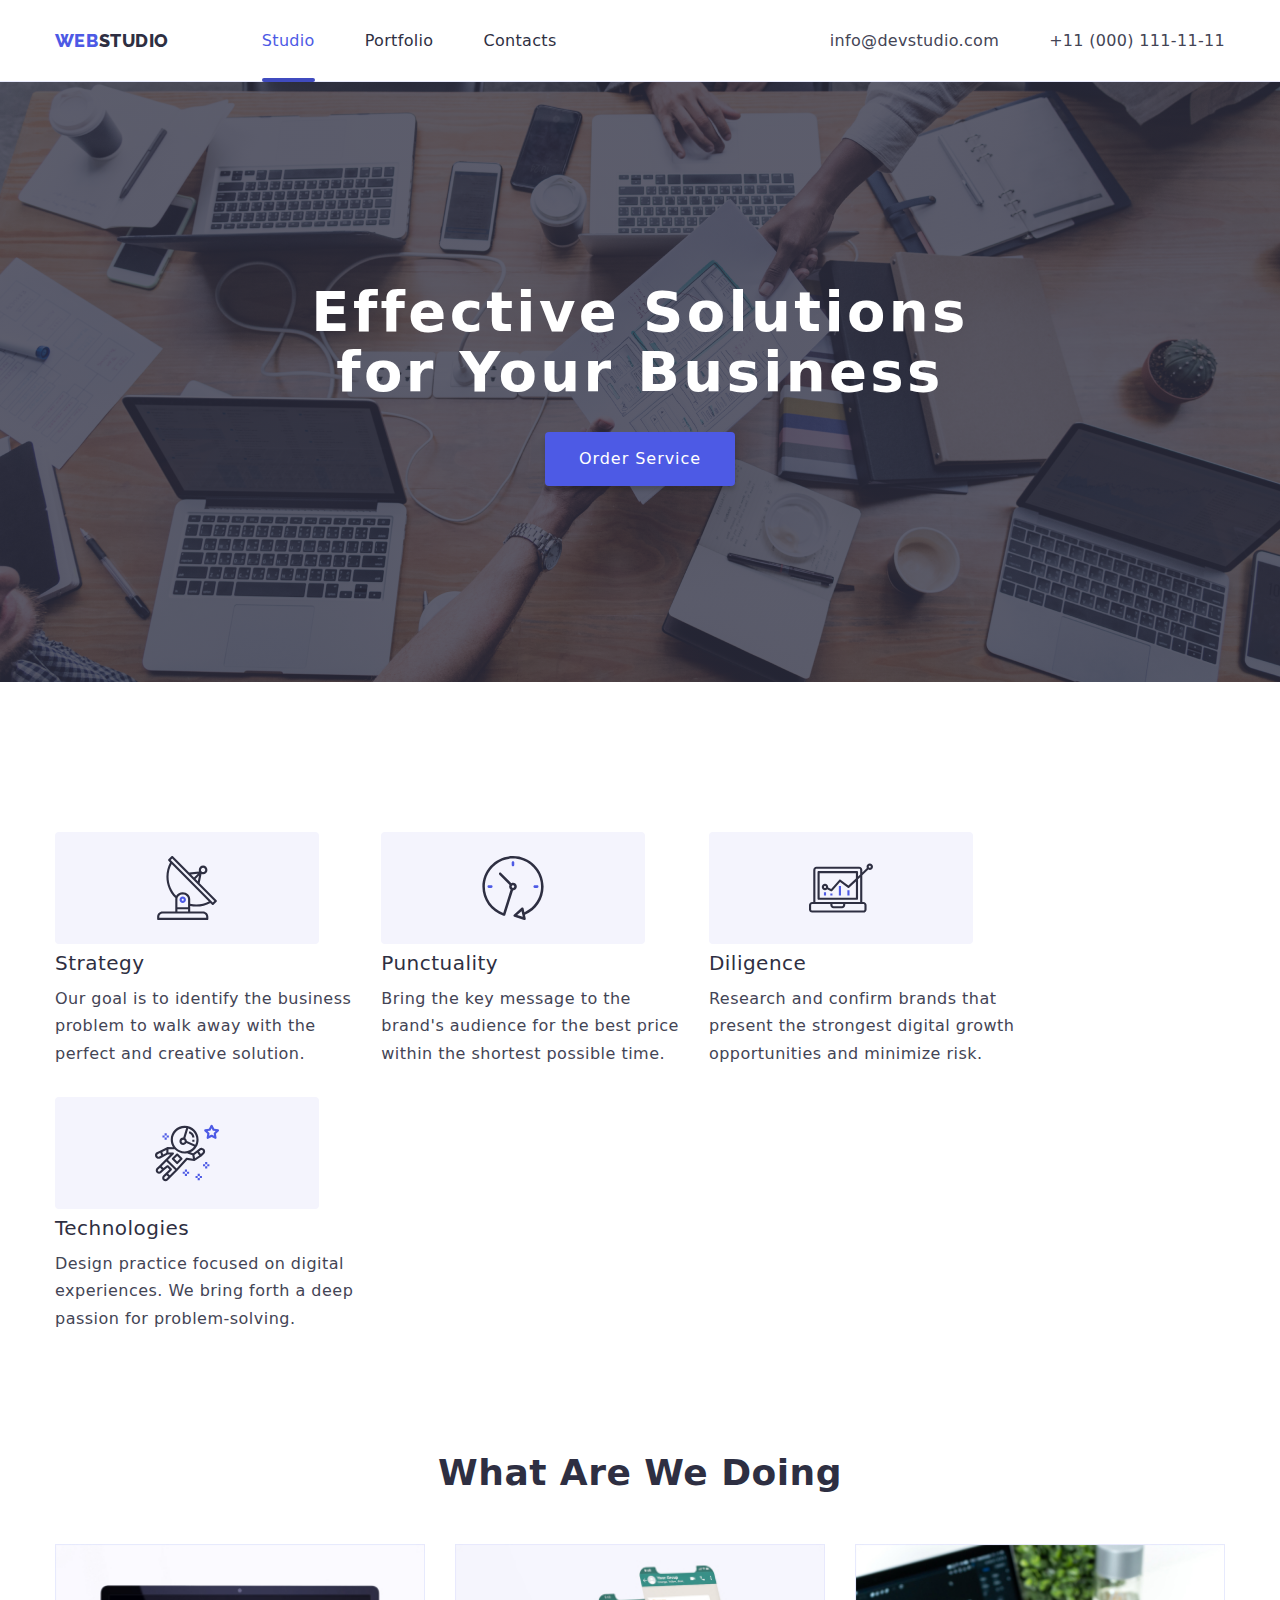
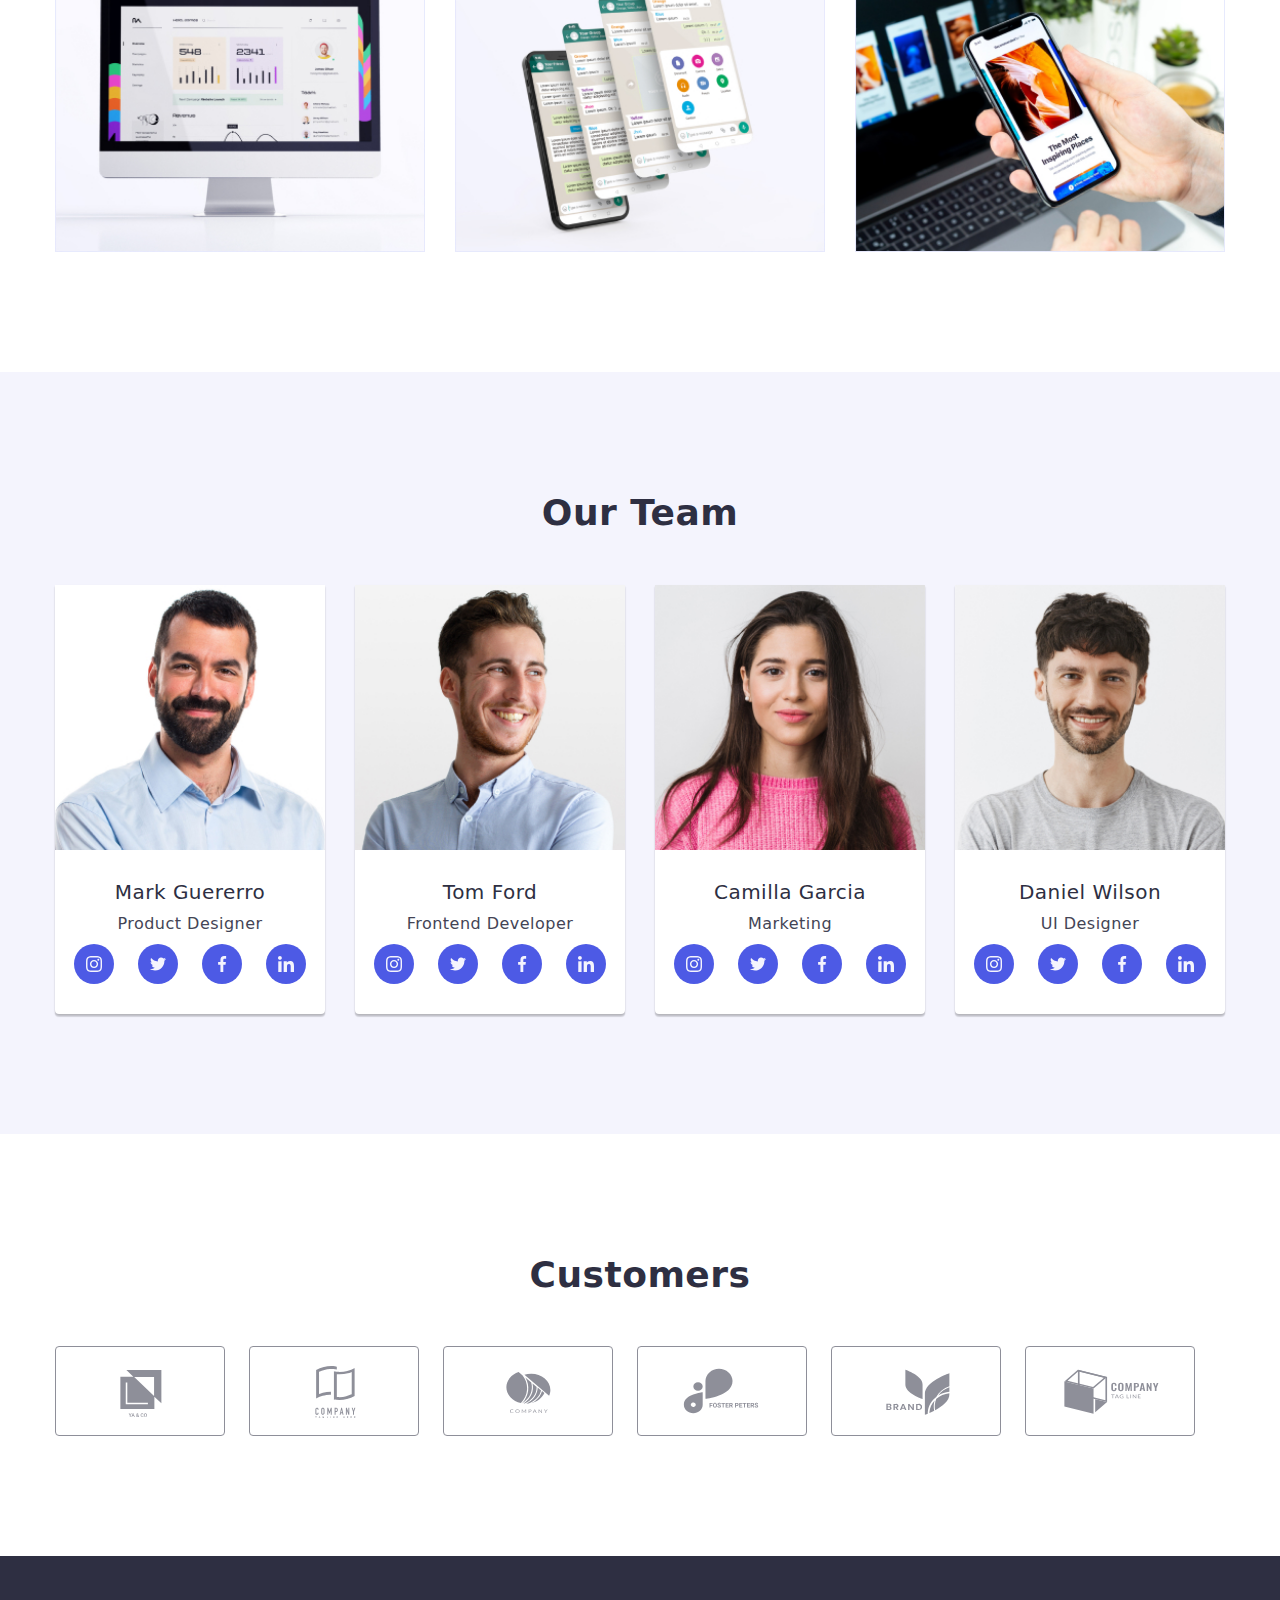
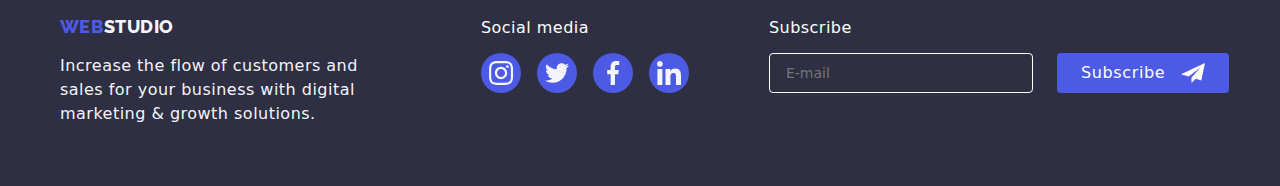
==== index.html @ 37f8f584 "Initial commit" ====
<!DOCTYPE html>
<html lang="en">
  <head>
    <meta charset="UTF-8" />
    <meta http-equiv="X-UA-Compatible" content="IE=edge" />
    <meta name="viewport" content="width=device-width, initial-scale=1.0" />
    <!-- Your styles next -->
    <link rel="stylesheet" href="./css/styles.css" />
    <link rel="preconnect" href="https://fonts.googleapis.com" />
    <link rel="preconnect" href="https://fonts.gstatic.com" crossorigin />
    <link
      href="https://fonts.googleapis.com/css2?family=Raleway:wght@800&family=Roboto:wght@400;500;700;900&display=swap"
      rel="stylesheet"
    />
    <!-- Normalizer to adapt to styles of different browsers -->
    <link
      rel="stylesheet"
      href="https://cdnjs.cloudflare.com/ajax/libs/modern-normalize/2.0.0/modern-normalize.min.css"
    />
    <title>Studio</title>
  </head>
  <body>
    <header class="page-header">
      <div class="container menu">
        <nav class="navigation">
          <a class="logo-link" href="./index.html">
            <span class="logo">WEB</span>
            <span class="studio">STUDIO</span>
          </a>
          <!-- Navigation to other pages -->
          <ul class="nav-menu list">
            <li class="item">
              <a class="page current link" href="./index.html">Studio</a>
            </li>
            <li class="item">
              <a class="page link" href="./portfolio.html">Portfolio</a>
            </li>
            <li class="item">
              <a class="page link" href="/contacts">Contacts</a>
            </li>
          </ul>
        </nav>
        <ul class="contacts-menu list">
          <li class="item">
            <a class="contact link" href="mailto:info@devstudio.com"
              >info@devstudio.com</a
            >
          </li>
          <li class="item">
            <a class="contact link" href="tel:+110001111111"
              >+11 (000) 111-11-11</a
            >
          </li>
        </ul>
      </div>
    </header>

    <!-- Main Section -->
    <main>
      <!-- Section 1-->
      <section class="hero bg-hero">
        <div class="container">
          <h1 class="hero-title">
            Effective Solutions<br />
            for Your Business
          </h1>
          <button class="button primary" type="button" data-modal-open>
            Order Service
          </button>
        </div>
      </section>
      <!-- Section 2-->
      <section class="section">
        <div class="container">
          <ul class="benefits list">
            <li class="item">
              <div class="icon">
                <svg class="benefits-icon-svg" width="64" height="64">
                  <use href="./images/icons.svg#antenna"></use>
                </svg>
              </div>
              <h3 class="title">Strategy</h3>
              <p class="description">
                Our goal is to identify the business<br />
                problem to walk away with the <br />perfect and creative
                solution.
              </p>
            </li>
            <li class="item">
              <div class="icon">
                <svg class="benefits-icon-svg" width="64" height="64">
                  <use href="./images/icons.svg#clock"></use>
                </svg>
              </div>
              <h3 class="title">Punctuality</h3>
              <p class="description">
                Bring the key message to the<br />
                brand's audience for the best price<br />
                within the shortest possible time.
              </p>
            </li>
            <li class="item">
              <div class="icon">
                <svg class="benefits-icon-svg" width="64" height="64">
                  <use href="./images/icons.svg#diagram"></use>
                </svg>
              </div>
              <h3 class="title">Diligence</h3>
              <p class="description">
                Research and confirm brands that<br />
                present the strongest digital growth<br />
                opportunities and minimize risk.
              </p>
            </li>
            <li class="item">
              <div class="icon">
                <svg class="benefits-icon-svg" width="64" height="64">
                  <use href="./images/icons.svg#astronaut"></use>
                </svg>
              </div>
              <h3 class="title">Technologies</h3>
              <p class="description">
                Design practice focused on digital<br />
                experiences. We bring forth a deep<br />
                passion for problem-solving.
              </p>
            </li>
          </ul>
        </div>
      </section>
      <!-- Section 3 -->
      <section class="section no-top-padding">
        <div class="container">
          <h2 class="section-title">What Are We Doing</h2>
          <ul class="what-we-do list">
            <li class="item">
              <img
                src="./images/desktop.jpg"
                alt="computer"
                width="370"
                height="294"
                class="image"
              />
            </li>
            <li class="item">
              <img
                src="./images/responsive.jpg"
                alt="responsive design"
                width="370"
                height="294"
                class="image"
              />
            </li>
            <li class="item">
              <img
                src="./images/cellphone.jpg"
                alt="cellphone"
                width="370"
                height="294"
                class="image"
              />
            </li>
          </ul>
        </div>
      </section>
      <!-- Section 4-->
      <section class="section bg-team">
        <div class="container">
          <h2 class="section-title">Our Team</h2>
          <ul class="team list">
            <li class="item">
              <img
                src="./images/mark.jpg"
                alt="mark"
                width="270"
                height="260"
                class="image"
              />
              <h3 class="name">Mark Guererro</h3>
              <p class="position">Product Designer</p>

              <ul class="social-team list">
                <li class="icon-item">
                  <a
                    class="link"
                    href="https://instagram.com"
                    target="_blank"
                    rel="noopener noreferrer"
                    aria-label="Link to Instagram"
                  >
                    <svg class="team-social-svg" width="16" height="16">
                      <use href="./images/icons.svg#instagram"></use>
                    </svg>
                  </a>
                </li>
                <li class="icon-item">
                  <a
                    class="link"
                    href="https://twitter.com"
                    target="_blank"
                    rel="noopener noreferrer"
                    aria-label="Link to Twitter"
                  >
                    <svg class="team-social-svg" width="16" height="16">
                      <use href="./images/icons.svg#twitter"></use>
                    </svg>
                  </a>
                </li>
                <li class="icon-item">
                  <a
                    class="link"
                    href="https://facebook.com"
                    target="_blank"
                    rel="noopener noreferrer"
                    aria-label="Link to Facebook"
                  >
                    <svg class="team-social-svg" width="16" height="16">
                      <use href="./images/icons.svg#facebook"></use>
                    </svg>
                  </a>
                </li>
                <li class="icon-item">
                  <a
                    class="link"
                    href="https://linkedin.com"
                    target="_blank"
                    rel="noopener noreferrer"
                    aria-label="Link to Linkedin"
                  >
                    <svg class="team-social-svg" width="16" height="16">
                      <use href="./images/icons.svg#linkedin"></use>
                    </svg>
                  </a>
                </li>
              </ul>
            </li>
            <li class="item">
              <img
                src="./images/tom.jpg"
                alt="tom"
                width="270"
                height="260"
                class="image"
              />
              <h3 class="name">Tom Ford</h3>
              <p class="position">Frontend Developer</p>

              <ul class="social-team list">
                <li class="icon-item">
                  <a
                    class="link"
                    href="https://instagram.com"
                    target="_blank"
                    rel="noopener noreferrer"
                    aria-label="Link to Instagram"
                  >
                    <svg class="team-social-svg" width="16" height="16">
                      <use href="./images/icons.svg#instagram"></use>
                    </svg>
                  </a>
                </li>
                <li class="icon-item">
                  <a
                    class="link"
                    href="https://twitter.com"
                    target="_blank"
                    rel="noopener noreferrer"
                    aria-label="Link to Twitter"
                  >
                    <svg class="team-social-svg" width="16" height="16">
                      <use href="./images/icons.svg#twitter"></use>
                    </svg>
                  </a>
                </li>
                <li class="icon-item">
                  <a
                    class="link"
                    href="https://facebook.com"
                    target="_blank"
                    rel="noopener noreferrer"
                    aria-label="Link to Facebook"
                  >
                    <svg class="team-social-svg" width="16" height="16">
                      <use href="./images/icons.svg#facebook"></use>
                    </svg>
                  </a>
                </li>
                <li class="icon-item">
                  <a
                    class="link"
                    href="https://linkedin.com"
                    target="_blank"
                    rel="noopener noreferrer"
                    aria-label="Link to Linkedin"
                  >
                    <svg class="team-social-svg" width="16" height="16">
                      <use href="./images/icons.svg#linkedin"></use>
                    </svg>
                  </a>
                </li>
              </ul>
            </li>
            <li class="item">
              <img
                src="./images/camilla.jpg"
                alt="camilla"
                width="270"
                height="260"
                class="image"
              />
              <h3 class="name">Camilla Garcia</h3>
              <p class="position">Marketing</p>

              <ul class="social-team list">
                <li class="icon-item">
                  <a
                    class="link"
                    href="https://instagram.com"
                    target="_blank"
                    rel="noopener noreferrer"
                    aria-label="Link to Instagram"
                  >
                    <svg class="team-social-svg" width="16" height="16">
                      <use href="./images/icons.svg#instagram"></use>
                    </svg>
                  </a>
                </li>
                <li class="icon-item">
                  <a
                    class="link"
                    href="https://twitter.com"
                    target="_blank"
                    rel="noopener noreferrer"
                    aria-label="Link to Twitter"
                  >
                    <svg class="team-social-svg" width="16" height="16">
                      <use href="./images/icons.svg#twitter"></use>
                    </svg>
                  </a>
                </li>
                <li class="icon-item">
                  <a
                    class="link"
                    href="https://facebook.com"
                    target="_blank"
                    rel="noopener noreferrer"
                    aria-label="Link to Facebook"
                  >
                    <svg class="team-social-svg" width="16" height="16">
                      <use href="./images/icons.svg#facebook"></use>
                    </svg>
                  </a>
                </li>
                <li class="icon-item">
                  <a
                    class="link"
                    href="https://linkedin.com"
                    target="_blank"
                    rel="noopener noreferrer"
                    aria-label="Link to Linkedin"
                  >
                    <svg class="team-social-svg" width="16" height="16">
                      <use href="./images/icons.svg#linkedin"></use>
                    </svg>
                  </a>
                </li>
              </ul>
            </li>
            <li class="item">
              <img
                src="./images/daniel.jpg"
                alt="daniel"
                width="270"
                height="260"
                class="image"
              />
              <h3 class="name">Daniel Wilson</h3>
              <p class="position">UI Designer</p>

              <ul class="social-team list">
                <li class="icon-item">
                  <a
                    class="link"
                    href="https://instagram.com"
                    target="_blank"
                    rel="noopener noreferrer"
                    aria-label="Link to Instagram"
                  >
                    <svg class="team-social-svg" width="16" height="16">
                      <use href="./images/icons.svg#instagram"></use>
                    </svg>
                  </a>
                </li>
                <li class="icon-item">
                  <a
                    class="link"
                    href="https://twitter.com"
                    target="_blank"
                    rel="noopener noreferrer"
                    aria-label="Link to Twitter"
                  >
                    <svg class="team-social-svg" width="16" height="16">
                      <use href="./images/icons.svg#twitter"></use>
                    </svg>
                  </a>
                </li>
                <li class="icon-item">
                  <a
                    class="link"
                    href="https://facebook.com"
                    target="_blank"
                    rel="noopener noreferrer"
                    aria-label="Link to Facebook"
                  >
                    <svg class="team-social-svg" width="16" height="16">
                      <use href="./images/icons.svg#facebook"></use>
                    </svg>
                  </a>
                </li>
                <li class="icon-item">
                  <a
                    class="link"
                    href="https://linkedin.com"
                    target="_blank"
                    rel="noopener noreferrer"
                    aria-label="Link to Linkedin"
                  >
                    <svg class="team-social-svg" width="16" height="16">
                      <use href="./images/icons.svg#linkedin"></use>
                    </svg>
                  </a>
                </li>
              </ul>
            </li>
          </ul>
        </div>
      </section>
      <section class="section">
        <div class="container">
          <h2 class="section-title">Customers</h2>
          <ul class="partners list">
            <li class="item">
              <a class="link" href="" aria-label="Client 1">
                <svg class="customers-svg" width="104px" height="56px">
                  <use href="./images/icons.svg#customer-1"></use>
                </svg>
              </a>
            </li>

            <li class="item">
              <a class="link" href="" aria-label="Client 2">
                <svg class="customers-svg" width="104px" height="56px">
                  <use href="./images/icons.svg#customer-2"></use>
                </svg>
              </a>
            </li>

            <li class="item">
              <a class="link" href="" aria-label="Client 3">
                <svg class="customers-svg" width="104px" height="56px">
                  <use href="./images/icons.svg#customer-3"></use>
                </svg>
              </a>
            </li>

            <li class="item">
              <a class="link" href="" aria-label="Client 4">
                <svg class="customers-svg" width="104px" height="56px">
                  <use href="./images/icons.svg#customer-4"></use>
                </svg>
              </a>
            </li>

            <li class="item">
              <a class="link" href="" aria-label="Client 5">
                <svg class="customers-svg" width="104px" height="56px">
                  <use href="./images/icons.svg#customer-5"></use>
                </svg>
              </a>
            </li>
            <li class="item">
              <a class="link" href="" aria-label="Client 6">
                <svg class="customers-svg" width="104px" height="56px">
                  <use href="./images/icons.svg#customer-6"></use>
                </svg>
              </a>
            </li>
          </ul>
        </div>
      </section>
    </main>

    <!-- Page footer -->
    <footer class="page-footer bg-footer">
      <!-- ⚠️ Social media links, not nav -->
      <div class="container">
        <!-- Main Footer -->
        <div class="footer">
          <!-- footer 1 -->
          <div class="footer-address">
            <a class="logo-link" href="./index.html">
              <span class="logo">WEB</span>
              <span class="studio-footer">STUDIO</span>
            </a>
            <p class="footer-description">
              Increase the flow of customers and<br />
              sales for your business with digital<br />
              marketing & growth solutions.
            </p>
          </div>
          <!-- footer 2 -->
          <div class="footer-block">
            <b class="footer-heading">Social media</b>
            <ul class="social-footer list">
              <li class="icon-item">
                <a
                  href="https://www.instagram.com"
                  target="_blank"
                  class="link"
                  aria-label="Link to Instagram"
                >
                  <svg class="footer-icon-svg" width="40px" height="40px">
                    <use href="./images/icons.svg#instagram"></use>
                  </svg>
                </a>
              </li>
              <li class="icon-item">
                <a
                  href="https://www.twitter.com"
                  target="_blank"
                  class="link"
                  aria-label="Link to Twitter"
                >
                  <svg class="footer-icon-svg" width="40px" height="40px">
                    <use href="./images/icons.svg#twitter"></use>
                  </svg>
                </a>
              </li>
              <li class="icon-item">
                <a
                  href="https://www.facebook.com"
                  target="_blank"
                  class="link"
                  aria-label="Link to Facebook"
                >
                  <svg class="footer-icon-svg" width="40px" height="40px">
                    <use href="./images/icons.svg#facebook"></use>
                  </svg>
                </a>
              </li>
              <li class="icon-item">
                <a
                  href="https://www.linkedin.com"
                  target="_blank"
                  class="link"
                  aria-label="Link to Linkedin"
                >
                  <svg class="footer-icon-svg" width="40px" height="40px">
                    <use href="./images/icons.svg#linkedin"></use>
                  </svg>
                </a>
              </li>
            </ul>
          </div>
          <div class="footer-follow">
            <form action="">
              <label class="footer-form-label"
                >Subscribe
                <input
                  type="email"
                  name="email"
                  placeholder="E-mail"
                  class="footer-form-input"
                />
              </label>
              <button type="submit" class="footer-form-button">
                Subscribe
                <svg class="footer-form-subscribe">
                  <use href="./images/icons.svg#submit"></use>
                </svg>
              </button>
            </form>
          </div>
        </div>
      </div>
    </footer>
    <div class="backdrop is-hidden" data-modal>
      <div class="modal">
        <button type="button" class="modal-close" data-modal-close>
          <svg class="modal-close-icon" width="8" height="8">
            <use href="./images/icons.svg#close"></use>
          </svg>
        </button>

        <p class="form-header">Leave your contacts and we will call you back</p>

        <form
          name="signup-form"
          autocomplete="on"
          class="form-container list"
          method=""
        >
          <label class="form-label">
            <span class="form-label-text">Name </span>
            <input type="text" class="form-input" name="full_name" required />
            <!-- <span class="form-input-iconbox"> -->
            <svg class="form-input-icon">
              <use href="./images/icons.svg#person"></use>
            </svg>
            <!-- </span> -->
          </label>

          <label class="form-label">
            <span class="form-label-text">Phone</span>
            <input type="tel" class="form-input" name="phone_number" required />
            <svg class="form-input-icon">
              <use href="./images/icons.svg#phone"></use>
            </svg>
          </label>

          <label class="form-label">
            <span class="form-label-text">Email</span>
            <input type="email" class="form-input" name="email_add" required />
            <svg class="form-input-icon">
              <use href="./images/icons.svg#email"></use>
            </svg>
          </label>

          <label class="form-label-text-area">
            <span class="form-label-text">Comment</span>
            <textarea
              name="comment"
              class="form-text-area"
              placeholder="Text input"
              required
            ></textarea>
          </label>

          <label class="form-check-box">
            <input
              type="checkbox"
              value="agree"
              name="agreement"
              class="checkbox"
              required
            />
            <span class="checkbox-icon">
              <svg class="check-mark">
                <use href="./images/icons.svg#check-mark"></use>
              </svg>
            </span>
            <span class="form-checkbox-text">
              I accept the terms and conditions of the &nbsp;<a
                href="#"
                class="form-checkbox-link"
                >Privacy Policy</a
              >
            </span>
          </label>

          <div class="form-button-container">
            <button type="submit" class="form-button">Send</button>
          </div>
        </form>
      </div>
    </div>
    <script src="./js/modal.js"></script>
  </body>
</html>
---- css/styles.css ----
:root {
  --iris: #4d5ae5;
  --white: #fff;
  --navyblue: #2e2f42;
  --ocean: #404bbf;
  --cornflower: #e7e9fc;
  --cloud: #f4f4fd;
  --slate: #434455;
  --green: #31d0aa;
  --dairy: #fcfcfc;
  --navyblue-modal: #2e2f4266;
}

/* checked */
body {
  /* background-color: var(--cloud); */
  color: var(--slate);
  font-family: "Roboto", sans-serif;
  font-size: 16px;
  letter-spacing: 0.03em;
  background-color: var(--white);
}
/* CSS RESET */
/* CHECKED */
p,
h1,
h2,
h3,
h4,
h5,
h6 {
  margin: 0;
}
/* CHECKED */
/* Strict calculation of width and height */
html {
  box-sizing: border-box;
}

/* applied for all elements */
/* Inherits this property from its parent element */
/* Checked */
*,
*::before,
*::after {
  box-sizing: inherit;
}
/* CHECKED */
img {
  display: block;
  max-width: 100%;
  height: auto;
}

/* checked */
.link {
  text-decoration: none;
  color: inherit;
}

/* CHECKED */
.list {
  list-style-type: none;
  margin: 0;
  padding: 0;
}

/* CHECKED */
.container {
  width: 1200px;
  /* top-bottom and left-right*/
  padding: 0 15px;
  margin: 0 auto;
}

/* CHECKED */
.menu,
.navigation,
.nav-menu,
.contacts-menu {
  display: flex;
  align-items: center;
}

/* CHECKED */
.contacts-menu {
  margin-left: auto;
}

/* targets the item w/in the nav-menu and contacts-menu */
/* except the last item */
.nav-menu .item:not(:last-child),
.contacts-menu .item:not(:last-child) {
  margin-right: 50px;
}
/* CHECKED */
.page-header {
  border-bottom: 1px solid var(--cornflower, #e7e9fc);
}

.filters {
  display: flex;
  justify-content: center;
  margin-bottom: 50px;
}

/* adjacent combinator: applies style to a range of child inside a parent*/
.filters .space + .space {
  margin-left: 8px;
}

/* CHECKED */
.what-we-do {
  display: flex;
  flex-wrap: wrap;
  margin-left: -30px;
  margin-top: -30px;
}

.what-we-do .item {
  flex-basis: calc(100% / 3 - 30px);
  margin-top: 30px;
  margin-left: 30px;
}

/* checked */
.section {
  padding-bottom: 120px;
  padding-top: 120px;
}
.page {
  position: relative;
}
.page::after {
  content: "";
  border-radius: 2px;
  height: 4px;
  width: 0;
  position: absolute;
  left: 0;
  bottom: -1px;
  transition: width 250ms ease-in-out, background-color 250ms ease-in-out,
    border 250ms ease-in-out;
}

.page.current::after {
  content: "";
  border: 2px solid var(--ocean);
  border-radius: 2px;
  background-color: var(--ocean);
  height: 4px;
  width: 100%;
  position: absolute;
  left: 0;
  bottom: -1px;
}

.page:hover::after,
.page:focus::after {
  border: 2px solid var(--ocean);
  background-color: var(--ocean);
  width: 100%;
}
/* checked */
.nav-menu .page,
.contacts-menu .contact {
  font-weight: 500;
  color: var(--navyblue);
  text-decoration: none;
  font-size: 16px;
  line-height: 1.14;
  letter-spacing: 0.02em;
  display: block;
  padding-top: 32px;
  padding-bottom: 31px;
  transition: color 250ms ease-in-out;
}

/* checked */
.nav-menu {
  margin-left: 93px;
}

/* checked */
.nav-menu .page:hover,
.nav-menu .page:focus,
.nav-menu .page.current,
.contacts-menu .contact:hover,
.contacts-menu .contact:focus {
  color: var(--iris);
}

/* checked */
.contacts-menu .contact {
  color: var(--slate);
  text-decoration: none;
  font-weight: 400;
  font-size: 16px;
  line-height: 1.14;
  letter-spacing: 0.02em;
}

/* checked */
.bg-hero {
  background: var(--navyblue);
}

/* checked */
.hero {
  padding: 200px 0;
  text-align: center;
  height: 600px;
  background-image: linear-gradient(
      rgba(46, 47, 66, 0.78),
      rgba(46, 47, 66, 0.78)
    ),
    url(../images/people-office.png);
  background-size: cover;
  background-position: center;
  background-repeat: no-repeat;
}

/* checked */
.hero-title {
  color: var(--white);
  font-size: 56px;
  font-weight: 700;
  line-height: 1.07;
  letter-spacing: 0.06em;
  margin-bottom: 30px;
  /* font-size: 16px; */
}

.button {
  cursor: pointer;
  border-color: transparent;
  font-family: inherit;
  letter-spacing: 0.03em;
  border-radius: 4px;
  transition: color 250ms ease-in-out, background-color 250ms ease-in-out,
    box-shadow 250ms ease-in-out;
}

/* checked */
.button.primary {
  color: var(--white);
  background-color: var(--iris);
  font-size: 16px;
  font-weight: 500;
  line-height: 1.87;
  letter-spacing: 0.06em;
  padding: 10px 32px;
  box-shadow: 0px 4px 4px rgba(0, 0, 0, 0.15);
}

/* checked */
/* 3d version of button */
.button.primary:hover,
.button.primary:focus {
  background-color: var(--ocean);
  box-shadow: 0px 3px 1px rgba(0, 0, 0, 0.1), 0px 1px 2px rgba(0, 0, 0, 0.08),
    0px 2px 2px rgba(0, 0, 0, 0.12);
}

/* checked */
.button.filter {
  padding: 6px 22px;
  color: var(--iris);
  font-weight: 500;
  background-color: var(--cloud);
  font-size: 16px;
  line-height: 1.62;
}

/* checked */
.button.filter:hover,
.button.filter:focus,
.button.filter.current {
  color: var(--cloud);
  background-color: var(--ocean);
  box-shadow: 0px 3px 1px rgba(0, 0, 0, 0.1), 0px 1px 2px rgba(0, 0, 0, 0.08),
    0px 2px 2px rgba(0, 0, 0, 0.12);
}

.icon {
  width: 264px;
  height: 112px;
  margin-bottom: 8px;
  display: flex;
  justify-content: center;
  align-items: center;
  border-radius: 4px;
  background: var(--cloud, #f4f4fd);
}

/* checked */
.benefits .title {
  color: var(--navyblue);
  font-size: 20px;
  font-weight: 500;
  line-height: 1.14;
  margin-bottom: 10px;
}

/* checked */
.benefits {
  display: flex;
  flex-wrap: wrap;
  margin-left: -30px;
  margin-right: -30px;
}

/* checked */
.benefits .item {
  flex-basis: calc(100% / 4 -30px);
  margin-left: 30px;
  margin-top: 30px;
}

/* checked */
.benefits .description {
  color: var(--slate);
  line-height: 1.71;
  font-weight: 400;
  font-size: 16px;
}

/* checked */
.section-title {
  text-align: center;
  color: var(--navyblue);
  font-size: 36px;
  font-weight: 700;
  line-height: 1.17;
  margin-bottom: 50px;
}

/* CHECKED */
.section.no-top-padding {
  padding-top: 0;
}

/* CHECKED */
.bg-team {
  background-color: var(--cloud);
}

/* CHECKED */
.team {
  display: flex;
  flex-wrap: wrap;
  margin-top: -30px;
  margin-left: -30px;
}

/* CHECKED */
.team .item {
  flex-basis: calc(100% / 4 - 30px);
  margin-left: 30px;
  margin-top: 30px;
  padding-bottom: 30px;
  background-color: var(--white);
  border-radius: 0px 0px 4px 4px;
  box-shadow: 0px 3px 1px rgba(0, 0, 0, 0.1), 0px 1px 2px rgba(0, 0, 0, 0.08),
    0px 2px 2px rgba(0, 0, 0, 0.12);
}

/* CHECKED */
.team .name,
.team .position {
  line-height: 1.2;
  text-align: center;
}

/* CHECKED */
.team .name {
  font-weight: 500;
  color: var(--navyblue);
  font-size: 20px;
  padding-top: 30px;
  padding-bottom: 10px;
}

/* CHECKED */
.team .position {
  font-size: 16px;
  color: var(--slate);
  font-weight: 400;
}

/* .team .item .image:last-child {
  width: 100%;
} */

.social-team {
  display: flex;
  justify-content: center;
  gap: 24px;
  padding-top: 10px;
}

.social-team .link {
  display: flex;
  width: 100%;
  height: 100%;
  align-items: center;
  justify-content: center;
  border-radius: 50%;
  color: var(--cloud);
  background-color: var(--iris);
  transition: background-color 250ms ease-in-out;
}

.social-team .link:hover {
  background-color: var(--ocean);
}

.social-footer {
  padding-top: 16px;
  display: flex;
  justify-content: flex-start;
  gap: 16px;
}

.social-footer .link {
  display: flex;
  width: 100%;
  height: 100%;
  align-items: center;
  justify-content: center;
  border-radius: 50%;
  color: var(--cloud);
  background-color: var(--iris);
  transition: background-color 250ms ease-in-out;
}
/* box-shadow: 0px 2px 1px 0px */
.social-footer .link:hover {
  background-color: var(--green);
}

.social-footer .footer-icon-svg {
  width: 24px;
  height: 24px;
  fill: currentColor;
}

.icon-item {
  /* background-image: url("../images/icons/ellipse.svg"); */
  width: 40px;
  height: 40px;
  /*margin: auto; */
}

.team-social-svg {
  fill: currentColor;
}
/* .social-team .icon-item {
  flex-basis: calc(100% / 4 -30px);
  margin-left: 22px;
  margin-top: 30px;
} */
/* checked */
.substrate {
  background-color: var(--white);
  padding: 20px 24px;
  border: 1px solid #eeeeee;
  border-top: 0;
}

/* checked */
.project .name {
  color: var(--navyblue);
  font-size: 20px;
  font-weight: 500;
  line-height: 2;
  margin-bottom: 4px;
  letter-spacing: 0.06em;
}

/* checked */
.project .type {
  color: var(--slate);
  font-weight: 400;
  font-size: 16px;
  line-height: 1.87;
}

/* checked */
.project-card {
  flex-basis: calc(100% / 3 - 30px);
  margin-left: 30px;
  margin-top: 30px;
  transition: box-shadow 250ms ease-in-out;
}
.project-card:hover {
  box-shadow: 0px 2px 1px 0px rgba(0, 0, 0, 0.1),
    0px 1px 1px 0px rgba(0, 0, 0, 0.08), 0px 1px 6px 0px rgba(0, 0, 0, 0.12);
}
/* checked */
.projects {
  display: flex;
  flex-wrap: wrap;
  margin-left: -30px;
  margin-top: -30px;
}
.projects > li {
  border-bottom: 1px solid var(--cornflower);
}
.project-wrapper {
  position: relative;
  overflow: hidden;
}
.project-cover {
  position: absolute;
  top: 0;
  height: 100%;
  width: 100%;
  padding: 40px 32px;
  background-color: var(--iris, #4d5ae5);
  color: var(--cloud, #f4f4fd);
  font-size: 16px;
  font-weight: 400;
  line-height: 24px;
  letter-spacing: 0.32px;
  transform: translateY(101%);
  transition: transform 250ms cubic-bezier(0.4, 0, 0.2, 1);
}

.project:hover .project-cover,
.project:focus .project-cover {
  transform: translateY(0);
}

.partners {
  display: flex;
  gap: 24px;
}
.customers-item {
  width: 168px;
  height: 88px;
}
.partners .item .link {
  width: 100%;
  height: 100%;

  border: 1px solid #8e8f99;
  border-radius: 4px;
  display: flex;
  justify-content: center;
  align-items: center;
  color: #8e8f99;
  transition: color 250ms ease-in-out, border-color 250ms ease-in-out;
}
.partners .link:hover {
  border-color: var(--ocean);
  color: var(--ocean);
}
.partners .item {
  width: calc((100% - 150px) / 6);
  height: 90px;
}

.partners .customers-svg {
  fill: currentColor;
}
/* checked */
.logo-link.footer {
  margin-bottom: 20px;
}

/* checked */
.page-footer {
  padding: 60px 0 60px 60px;
}

/* checked */
.page-footer.bg-footer .footer-description {
  color: var(--cloud);
  font-size: 16px;
  font-weight: 400;
  line-height: 1.5;
  padding-top: 17px;
}

/* checked */
.page-footer.bg-footer {
  background-color: var(--navyblue);
}

/* checked */
.logo-link {
  text-decoration: none;
  font-size: 0;
}

/* checked */
.logo-link > span {
  font-size: 18px;
}

/* checked */
.logo,
.studio,
.studio-footer {
  display: inline-block;
  color: var(--iris);
  font-family: "Raleway", sans-serif;
  font-weight: 800;
  line-height: 1.2;
}

.studio {
  color: var(--navyblue);
}
/* checked */
.studio-footer {
  color: var(--cloud);
  /* font-weight: 800; */
}

.footer {
  display: flex;
  flex-wrap: wrap;
  margin-top: -12px;
  margin-left: -50px;
  align-items: baseline;
}

.footer-address {
  margin-top: 12px;
  margin-left: 25px;
}
.footer-block {
  margin-top: 12px;
  margin-left: 123px;
}
.footer-heading {
  font-size: 16px;
  font-weight: 500;
  color: var(--white);
}
.footer-follow {
  width: 453px;
  height: 80px;
  margin-left: 80px;
}
.footer-follow form {
  display: flex;
  align-items: flex-end;
}
.footer-form-label {
  display: block;
  color: var(--white);
  font-weight: 500;
}
.footer-form-input {
  display: flex;
  color: var(--white);
  width: 264px;
  height: 40px;
  padding: 8px 16px;
  margin-top: 16px;
  font-size: 14px;
  background-color: var(--navyblue);
  border-radius: 4px;
  border: 1px solid var(--white);
  outline: none;
}
.footer-form-button {
  height: 40px;
  display: inline-flex;
  padding: 8px 24px;
  justify-content: center;
  align-items: center;
  gap: 16px;
  margin-left: 24px;
  border: none;
  font-weight: 500;
  line-height: 24px;
  letter-spacing: 0.64px;
  border-radius: 4px;
  color: var(--white);
  background: var(--iris, #4d5ae5);
  cursor: pointer;
  transition-property: background-color, color;
  transition-duration: 250ms;
  transition-timing-function: cubic-bezier(0.4, 0, 0.2, 1);
}

.footer-form-button:hover {
  background-color: var(--ocean);
}

.footer-form-subscribe {
  width: 24px;
  height: 24px;
}
.footer-form .backdrop {
  position: fixed;
  top: 0;
  left: 0;
  width: 100%;
  height: 100%;
  background-color: rgba(46, 47, 66, 0.4);
  opacity: 1;
  transition: opacity 250ms cubic-bezier(0.4, 0, 0.2, 1);
}

.modal {
  position: absolute;
  padding: 72px 24px 24px 24px;
  top: 50%;
  left: 50%;
  width: 408px;
  background-color: var(--dairy, #fcfcfc);
  box-shadow: 0px 2px 1px 0px rgba(0, 0, 0, 0.2),
    0px 1px 3px 0px rgba(0, 0, 0, 0.12), 0px 1px 1px 0px rgba(0, 0, 0, 0.14);
  border-radius: 4px;

  transform: translate(-50%, -50%) scale(1);
  transition: transform 250ms cubic-bezier(0.4, 0, 0.2, 1);
}
.form-header {
  /* padding-top: 72px;
    padding-left: 24px;
    padding-right: 24px; */
  color: var(--navyblue, #2e2f42);
  text-align: center;
  font-weight: 500;
  margin-bottom: 34px;
}

.form-container {
  display: flex;
  flex-direction: column;
  align-items: flex-start;
  border-radius: 4px;
}

.form-label {
  position: relative;
  margin-bottom: 30px;
  font-size: 12px;
  line-height: 1.166;
  letter-spacing: 0.01em;
  color: var(--lightslate, #8e8f99);
}

.form-label-text {
  position: absolute;
  top: -20px;
}

.form-input {
  display: block;
  width: 360px;
  height: 40px;
  padding-top: 11px;
  padding-bottom: 11px;
  padding-left: 38px;
  font-size: 14px;
  fill: currentColor;
  border-radius: 4px;
  border: 1px solid var(--navyblue-modal, rgba(46, 47, 66, 0.4));
  transition-property: border;
  transition-duration: 250ms;
  transition-timing-function: cubic-bezier(0.4, 0, 0.2, 1);
  outline: none;
}
.form-input:hover,
.form-input:focus {
  border: 1px solid var(--iris);
}

.form-input:hover + .form-input-icon,
.form-input:focus + .form-input-icon {
  fill: var(--iris);
}
.form-input-icon {
  position: absolute;
  transform: translateY(-50%);
  top: 50%;
  left: 16px;
  width: 18px;
  height: 24px;
  fill: var(--navyblue, #2e2f42);
  transition-property: fill;
  transition-duration: 250ms;
  transition-timing-function: cubic-bezier(0.4, 0, 0.2, 1);
}

.form-label-text {
  position: absolute;
  top: -20px;
}

.form-label-text-area {
  position: relative;
  margin-bottom: 16px;
  font-size: 12px;
  line-height: 1.166;
  letter-spacing: 0.01em;
  color: var(--lightslate, #8e8f99);
}

.form-text-area {
  width: 360px;
  height: 120px;
  padding-top: 8px;
  padding-left: 16px;
  border-radius: 4px;
  font-size: 12px;
  font-style: normal;
  line-height: 14px;
  letter-spacing: 0.48px;
  border: 1px solid var(--navyblue-modal, rgba(46, 47, 66, 0.4));
  resize: none;
  transition-property: border;
  transition-duration: 250ms;
  transition-timing-function: cubic-bezier(0.4, 0, 0.2, 1);
  outline: none;
}

.checkbox {
  appearance: none;
  position: absolute;
}

.checkbox-icon {
  display: inline-block;
  border-radius: 2px;
  fill: none;
  transition-property: border;
  transition-duration: 250ms;
  transition-timing-function: cubic-bezier(0.4, 0, 0.2, 1);
}

.checkbox-icon:hover,
.checkbox-icon:focus {
  border: 1px solid var(--iris, #4d5ae5);
}

.check-mark {
  display: block;
  width: 16px;
  height: 16px;
  border-radius: 2px;
  border: 1px solid var(--navyblue-modal, rgba(46, 47, 66, 0.4));
  cursor: pointer;
}

.checkbox:checked + .checkbox-icon {
  background-size: contain;
  font: var(--white);
  fill: var(--white);
  border-radius: 2px;
  border: 1px solid var(--iris, rgba(46, 47, 66, 0.4));
  background-color: var(--iris);
  cursor: pointer;
}

.form-text-area:hover,
.form-text-area:focus {
  border: 1px solid var(--iris);
}
.form-check-box {
  display: flex;
  align-items: center;
  justify-content: flex-start;
  width: 360px;
  height: 16px;
  gap: 8px;
  margin-bottom: 24px;
}
.form-checkbox-text {
  color: var(--lightslate, #8e8f99);
  font-size: 12px;
  font-weight: 400px;
  line-height: 14px;
  letter-spacing: 0.48px;
}

.form-button-container {
  display: flex;
  align-items: center;
  justify-content: center;
  width: 100%;
}

.form-button {
  width: 169px;
  height: 56px;
  padding: 16px 32px;
  border: none;
  /* margin-bottom: 24px; */
  font-weight: 500;
  letter-spacing: 0.64px;
  border-radius: 4px;
  background-color: var(--iris);
  color: var(--white);
  box-shadow: 0px 4px 4px 0px rgba(0, 0, 0, 0.15);
  cursor: pointer;
  transition-property: background-color, color;
  transition-duration: 250ms;
  transition-timing-function: cubic-bezier(0.4, 0, 0.2, 1);
}
.backdrop {
  position: fixed;
  top: 0;
  left: 0;
  width: 100%;
  height: 100%;
  background: var(--navyblue-modal, rgba(46, 47, 66, 0.4));
  transition-property: opacity, visibility;
  transition-duration: 250ms;
  transition-timing-function: ease-in-out;
}
.backdrop.is-hidden .modal {
  transform: translate(-50%, -50%) scale(0);
}

.modal-close {
  position: absolute;
  top: 24px;
  right: 24px;
  padding: 0;
  display: flex;
  justify-content: center;
  align-items: center;
  width: 24px;
  height: 24px;

  background-color: var(--cornflower, #e7e9fc);
  color: var(--navyblue);
  border: 1px solid rgba(0, 0, 0, 0.1);
  border-radius: 15px;
  cursor: pointer;

  transition: color 250ms cubic-bezier(0.4, 0, 0.2, 1),
    background-color 250ms cubic-bezier(0.4, 0, 0.2, 1);
}

.modal-close-icon {
  fill: currentColor;
}

.modal-close:hover,
.modal-close:focus {
  background-color: var(--ocean);
  color: var(--white);
}

.is-hidden {
  visibility: none;
  opacity: 0;
  pointer-events: none;
}
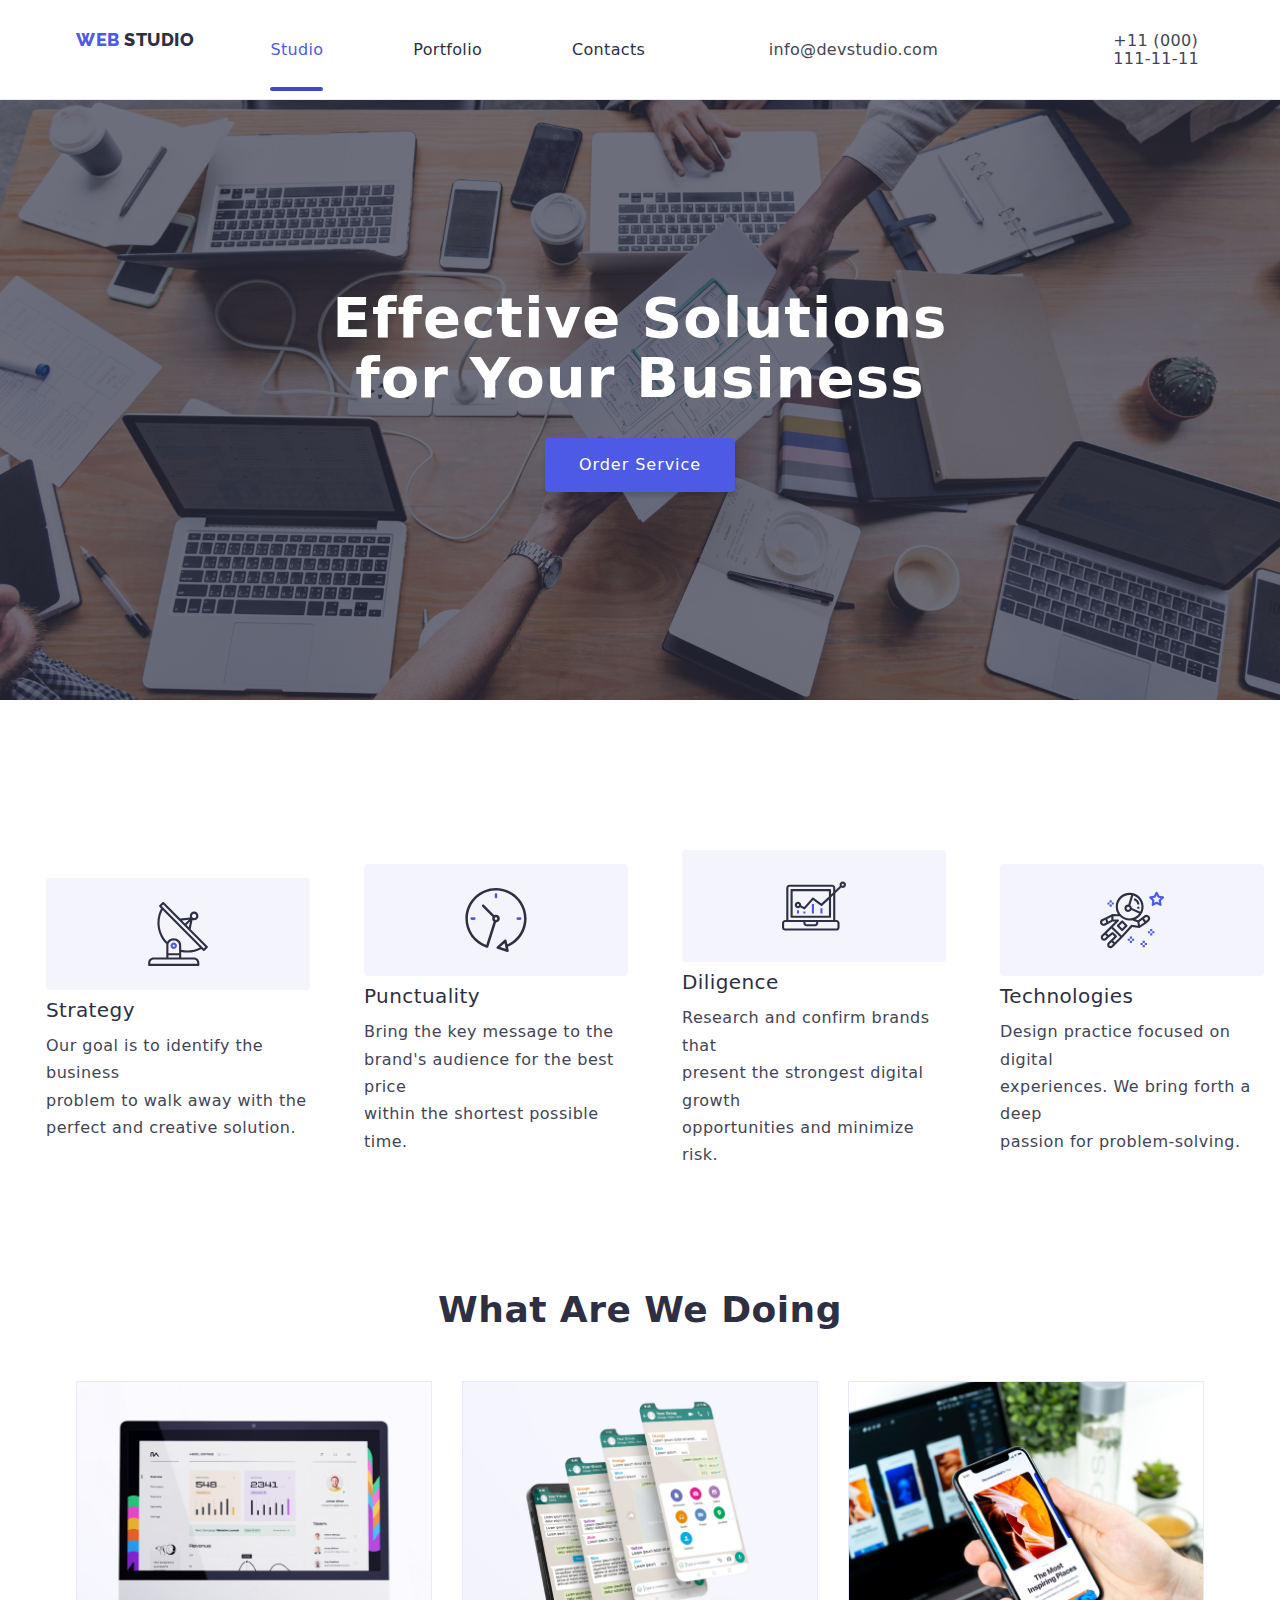
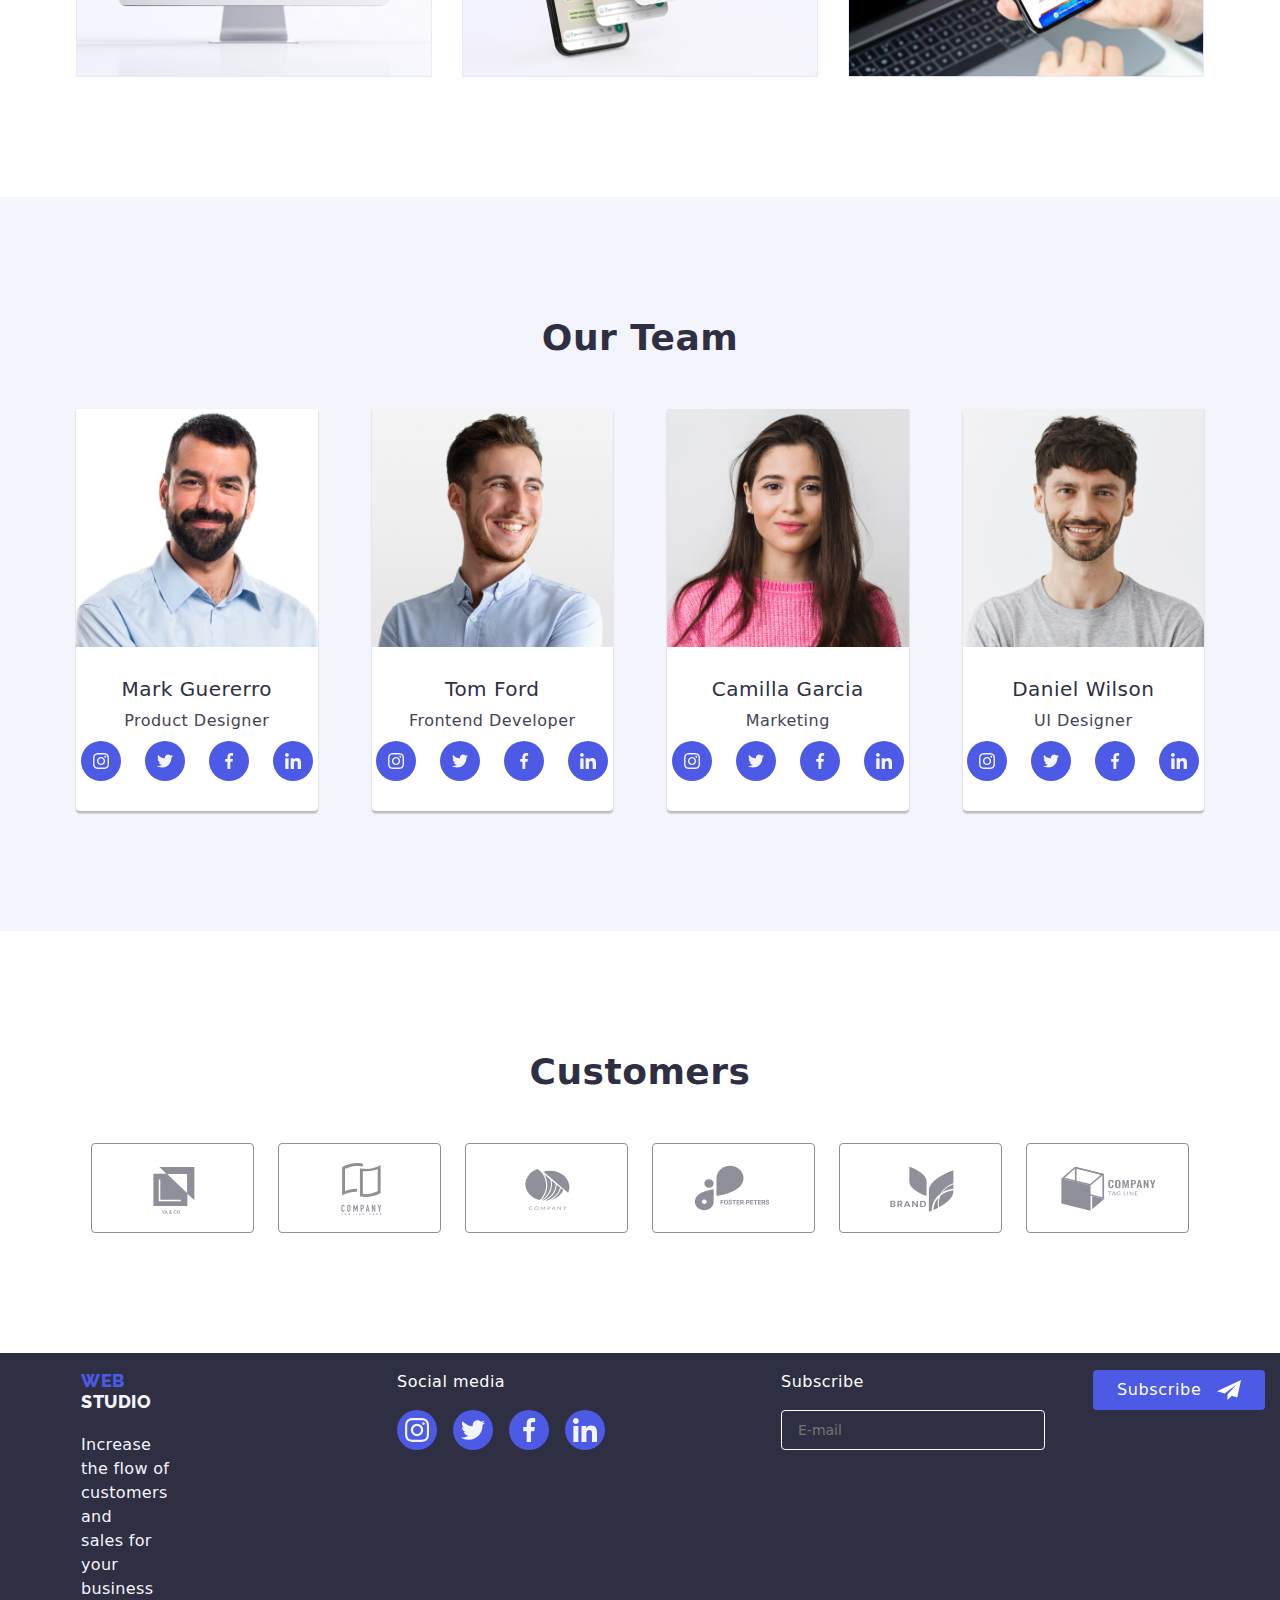
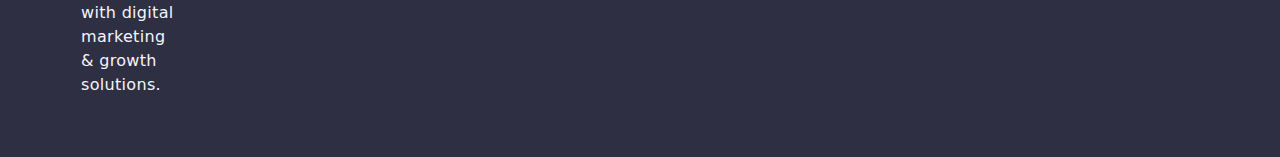
==== commit 5e1bf722: "hw-07 2nd attempt" ====
--- a/index.html
+++ b/index.html
@@ -52,6 +52,107 @@
             >
           </li>
         </ul>
+        <button
+          class="menu-toggle js-open-menu"
+          aria-expanded="false"
+          aria-controls="mobile-menu"
+        >
+          <svg class="menu-icon" width="32" height="32">
+            <use href="./images/icons.svg#hamburger-open"></use>
+          </svg>
+        </button>
+        <div class="menu-container js-menu-container" id="mobile-menu">
+          <button class="menu-toggle hamburger-close-button js-close-menu">
+            <svg class="menu-icon" width="32" height="32">
+              <use href="./images/icons.svg#hamburger-close"></use>
+            </svg>
+          </button>
+          <ul class="hamburger-menu-list list">
+            <li class="hamburger-menu-item">
+              <a
+                href="./index.html"
+                class="hamburger-menu-link link menu-active"
+                >Studio</a
+              >
+            </li>
+            <li class="hamburger-menu-item">
+              <a href="./portfolio.html" class="hamburger-menu-link link"
+                >Portfolio</a
+              >
+            </li>
+            <li class="hamburger-menu-item">
+              <a href="#" class="hamburger-menu-link link">Contacts</a>
+            </li>
+          </ul>
+          <div class="hamburger-wrapper">
+            <address class="hamburger-address">
+              <ul class="hamburger-address-list list">
+                <li class="hamburger-address-item">
+                  <a
+                    href="tel:+110001111111"
+                    class="hamburger-address-link highlight link"
+                    target="_blank"
+                    rel="noopener noreferrer"
+                    >+11 (000) 111-11-11</a
+                  >
+                </li>
+                <li class="hamburger-address-item">
+                  <a
+                    href="mailto:info@devstudio.com"
+                    class="hamburger-address-link link"
+                    target="_blank"
+                    rel="noopener noreferrer"
+                    >info@devstudio.com</a
+                  >
+                </li>
+              </ul>
+            </address>
+
+            <ul class="hamburger-social-list list">
+              <li class="hamburger-social-item">
+                <a
+                  href="https://www.instagram.com/"
+                  target="_blank"
+                  rel="noopener noreferrer"
+                  class="hamburger-social-link link"
+                  ><svg class="hamburger-social-icon" width="16" height="16">
+                    <use href="./images/icons.svg#instagram"></use></svg
+                ></a>
+              </li>
+              <li class="hamburger-social-item">
+                <a
+                  href="https://www.twitter.com/"
+                  target="_blank"
+                  rel="noopener noreferrer"
+                  class="hamburger-social-link link"
+                  ><svg class="hamburger-social-icon" width="16" height="16">
+                    <use href="./images/icons.svg#twitter"></use></svg
+                ></a>
+              </li>
+              <li class="hamburger-social-item">
+                <a
+                  href="https://www.facebook.com/"
+                  target="_blank"
+                  rel="noopener noreferrer"
+                  class="hamburger-social-link link"
+                  ><svg class="hamburger-social-icon" width="16" height="16">
+                    <use href="./images/icons.svg#facebook"></use></svg
+                ></a>
+              </li>
+              <li class="hamburger-social-item">
+                <a
+                  href="https://www.linkedin.com/"
+                  target="_blank"
+                  rel="noopener noreferrer"
+                  class="hamburger-social-link link"
+                  ><svg class="hamburger-social-icon" width="16" height="16">
+                    <use href="./images/icons.svg#linkedin"></use>
+                  </svg>
+                </a>
+              </li>
+            </ul>
+          </div>
+        </div>
       </div>
     </header>
 
@@ -510,7 +611,7 @@
           </div>
           <!-- footer 2 -->
           <div class="footer-block">
-            <b class="footer-heading">Social media</b>
+            <p class="footer-heading">Social media</p>
             <ul class="social-footer list">
               <li class="icon-item">
                 <a
@@ -665,5 +766,6 @@
       </div>
     </div>
     <script src="./js/modal.js"></script>
+    <script src="./js/mobile-menu.js"></script>
   </body>
 </html>
--- a/css/styles.css
+++ b/css/styles.css
@@ -67,10 +67,17 @@
 
 /* CHECKED */
 .container {
-  width: 1200px;
-  /* top-bottom and left-right*/
+  max-width: 428px;
+  margin: 0 auto;
   padding: 0 15px;
-  margin: 0 auto;
+
+  @media screen and (min-width: 768px) {
+    max-width: 768px;
+  }
+
+  @media screen and (min-width: 1158px) {
+    max-width: 1158px;
+  }
 }
 
 /* CHECKED */
@@ -80,11 +87,26 @@
 .contacts-menu {
   display: flex;
   align-items: center;
+  justify-content: space-between;
 }
 
 /* CHECKED */
 .contacts-menu {
-  margin-left: auto;
+  display: none;
+
+  @media screen and (min-width: 768px) {
+    margin-left: auto;
+    display: flex;
+    flex-direction: column;
+    gap: 12px;
+  }
+
+  @media screen and (min-width: 1158px) {
+    margin-left: auto;
+    display: flex;
+    flex-direction: row;
+    gap: 40px;
+  }
 }
 
 /* targets the item w/in the nav-menu and contacts-menu */
@@ -127,6 +149,13 @@
 .section {
   padding-bottom: 120px;
   padding-top: 120px;
+  @media screen and (min-width: 768px) {
+    padding: 96px 0;
+  }
+
+  @media screen and (min-width: 1158px) {
+    padding: 120px 0;
+  }
 }
 .page {
   position: relative;
@@ -178,7 +207,27 @@
 
 /* checked */
 .nav-menu {
-  margin-left: 93px;
+  display: none;
+
+  @media screen and (min-width: 768px) {
+    font-weight: 500;
+    font-size: 16px;
+    line-height: 24px;
+    letter-spacing: 0.02em;
+    display: flex;
+    gap: 40px;
+    margin-left: 120px;
+  }
+
+  @media screen and (min-width: 1158px) {
+    font-weight: 500;
+    font-size: 16px;
+    line-height: 24px;
+    letter-spacing: 0.02em;
+    display: flex;
+    gap: 40px;
+    margin-left: 76px;
+  }
 }
 
 /* checked */
@@ -200,6 +249,150 @@
   letter-spacing: 0.02em;
 }
 
+.menu-toggle {
+  display: flex;
+  align-items: center;
+  justify-content: center;
+
+  margin-left: auto;
+  padding: 0;
+  background-color: transparent;
+  cursor: pointer;
+  border: none;
+  border-radius: 50%;
+  outline: none;
+  color: var(--navyblue, #2e2f42);
+
+  @media screen and (min-width: 768px) {
+    display: none;
+  }
+}
+
+.menu-icon {
+  fill: currentColor;
+}
+
+.menu-container {
+  display: flex;
+  flex-direction: column;
+  justify-content: space-between;
+  position: fixed;
+  top: 0;
+  left: 0;
+  width: 100vw;
+  height: 100vh;
+  padding: 48px 40px;
+  background-color: var(--white);
+  z-index: 200;
+
+  transform: translateX(100%);
+  transition: transform 250ms cubic-bezier(0.4, 0, 0.2, 1);
+}
+
+.hamburger-close-button {
+  position: absolute;
+  top: 24px;
+  right: 24px;
+  padding: 0;
+  width: 30px;
+  height: 30px;
+
+  background-color: var(--cornflower, #e7e9fc);
+  color: var(--navyblue, #2e2f42);
+  border: 1px solid rgba(0, 0, 0, 0.1);
+  border-radius: 15px;
+  cursor: pointer;
+
+  transition: background-color 250ms cubic-bezier(0.4, 0, 0.2, 1),
+    color 250ms cubic-bezier(0.4, 0, 0.2, 1);
+}
+
+.hamburger-close-button:hover,
+.hamburger-close-button:focus {
+  background-color: var(--ocean);
+  color: var(--white);
+}
+
+.hamburger-menu-list {
+  display: flex;
+  flex-direction: column;
+  gap: 40px;
+}
+
+.hamburger-menu-item {
+  color: var(--navyblue, #2e2f42);
+  font-size: 36px;
+  font-weight: 700;
+  line-height: 40px;
+  letter-spacing: 0.72px;
+}
+
+.hamburger-menu-link {
+  transition: color 250ms cubic-bezier(0.4, 0, 0.2, 1);
+}
+
+.hamburger-menu-link:hover,
+.hamburger-menu-link:focus {
+  color: var(--ocean);
+}
+
+.hamburger-wrapper {
+  display: flex;
+  flex-direction: column;
+  gap: 48px;
+}
+
+.hamburger-address {
+  color: var(--slate, #434455);
+  font-size: 20px;
+  font-style: normal;
+  font-weight: 500;
+  line-height: 24px;
+  letter-spacing: 0.4px;
+}
+
+.hamburger-address-list {
+  display: flex;
+  flex-direction: column;
+  gap: 40px;
+}
+
+.hamburger-address-link {
+  color: inherit;
+  transition: color 250ms cubic-bezier(0.4, 0, 0.2, 1);
+}
+
+.hamburger-address-link:hover,
+.hamburger-address-link:focus {
+  color: var(--ocean);
+}
+
+.hamburger-social-list {
+  display: flex;
+  justify-content: space-between;
+}
+
+.hamburger-social-link {
+  background-color: var(--iris, #4d5ae5);
+  width: 40px;
+  height: 40px;
+  border-radius: 50%;
+  display: flex;
+  align-items: center;
+  justify-content: center;
+  color: var(--cloud, #f4f4fd);
+  transition: background-color 250ms cubic-bezier(0.4, 0, 0.2, 1);
+}
+
+.hamburger-social-link:hover,
+.hamburger-social-link:focus {
+  background-color: var(--ocean, #404bbf);
+}
+
+.hamburger-social-icon {
+  fill: currentColor;
+}
+
 /* checked */
 .bg-hero {
   background: var(--navyblue);
@@ -210,14 +403,55 @@
   padding: 200px 0;
   text-align: center;
   height: 600px;
-  background-image: linear-gradient(
-      rgba(46, 47, 66, 0.78),
-      rgba(46, 47, 66, 0.78)
-    ),
-    url(../images/people-office.png);
+  background-image: url(../images/dark-hero-bg.png),
+    url(../images/hero-bg-m.jpg),
+    linear-gradient(rgba(46, 47, 66, 0.7), rgba(46, 47, 66, 0.7));
   background-size: cover;
   background-position: center;
   background-repeat: no-repeat;
+
+  @media screen and (min-width: 768px) {
+    background-image: unset;
+  }
+
+  @media (min-device-pixel-ratio: 2),
+    (min-resolution: 192dpi),
+    (min-resolution: 2dppx) {
+    background-image: url(../images/dark-hero-bg.png),
+      url(../images/hero-bg-m@2x.jpg),
+      linear-gradient(rgba(46, 47, 66, 0.7), rgba(46, 47, 66, 0.7));
+  }
+
+  @media screen and (min-width: 768px) {
+    padding: 112px 0;
+    background-image: url(../images/dark-hero-bg.png),
+      url(../images/hero-bg-t.jpg),
+      linear-gradient(rgba(46, 47, 66, 0.7), rgba(46, 47, 66, 0.7));
+
+    @media (min-device-pixel-ratio: 2),
+      (min-resolution: 192dpi),
+      (min-resolution: 2dppx) {
+      background-image: url(../images/dark-hero-bg.png),
+        url(../images/hero-bg-t@2x.jpg),
+        linear-gradient(rgba(46, 47, 66, 0.7), rgba(46, 47, 66, 0.7));
+    }
+  }
+
+  @media screen and (min-width: 1158px) {
+    padding: 188px 0;
+    background-image: url(../images/dark-hero-bg.png),
+      url(../images/hero-bg-d.jpg),
+      linear-gradient(rgba(46, 47, 66, 0.7), rgba(46, 47, 66, 0.7));
+    background-size: 1440px, 1440px;
+
+    @media (min-device-pixel-ratio: 2),
+      (min-resolution: 192dpi),
+      (min-resolution: 2dppx) {
+      background-image: url(../images/dark-hero-bg.png),
+        url(../images/hero-bg-d@2x.jpg),
+        linear-gradient(rgba(46, 47, 66, 0.7), rgba(46, 47, 66, 0.7));
+    }
+  }
 }
 
 /* checked */
@@ -229,6 +463,18 @@
   letter-spacing: 0.06em;
   margin-bottom: 30px;
   /* font-size: 16px; */
+  /* font-size: 16px; */
+  @media screen and (min-width: 768px) {
+    font-size: 56px;
+    line-height: 60px;
+    letter-spacing: 1.12px;
+  }
+
+  @media screen and (min-width: 1158px) {
+    font-size: 56px;
+    line-height: 60px;
+    letter-spacing: 1.12px;
+  }
 }
 
 .button {
@@ -281,16 +527,34 @@
   box-shadow: 0px 3px 1px rgba(0, 0, 0, 0.1), 0px 1px 2px rgba(0, 0, 0, 0.08),
     0px 2px 2px rgba(0, 0, 0, 0.12);
 }
-
+.item {
+  width: 100%;
+
+  @media screen and (min-width: 768px) {
+    width: calc((100% - 24px) / 2);
+  }
+
+  @media screen and (min-width: 1158px) {
+    width: calc((100% - 72px) / 4);
+  }
+}
 .icon {
-  width: 264px;
-  height: 112px;
-  margin-bottom: 8px;
-  display: flex;
-  justify-content: center;
-  align-items: center;
-  border-radius: 4px;
-  background: var(--cloud, #f4f4fd);
+  display: none;
+
+  @media screen and (min-width: 768px) {
+    display: none;
+  }
+
+  @media screen and (min-width: 1158px) {
+    width: 264px;
+    height: 112px;
+    margin-bottom: 8px;
+    display: flex;
+    justify-content: center;
+    align-items: center;
+    border-radius: 4px;
+    background: var(--cloud, #f4f4fd);
+  }
 }
 
 /* checked */
@@ -300,14 +564,53 @@
   font-weight: 500;
   line-height: 1.14;
   margin-bottom: 10px;
+
+  @media screen and (min-width: 768px) {
+    text-align: left;
+    font-weight: 700;
+    font-size: 36px;
+    line-height: 40px;
+    letter-spacing: 0.72px;
+  }
+
+  @media screen and (min-width: 1158px) {
+    text-align: left;
+    font-weight: 500;
+    font-size: 20px;
+    line-height: 24px;
+    letter-spacing: 0.4px;
+  }
 }
 
 /* checked */
 .benefits {
-  display: flex;
-  flex-wrap: wrap;
+  /* display: flex;
+  flex-wrap: wrap; */
   margin-left: -30px;
   margin-right: -30px;
+  display: flex;
+  flex-direction: column;
+  gap: 72px;
+
+  @media screen and (min-width: 768px) {
+    display: flex;
+    flex-direction: row;
+    flex-wrap: wrap;
+    align-items: center;
+    justify-content: center;
+    column-gap: 24px;
+    row-gap: 72px;
+  }
+
+  @media screen and (min-width: 1158px) {
+    display: flex;
+    flex-direction: row;
+    flex-wrap: nowrap;
+    align-items: center;
+    justify-content: center;
+    column-gap: 24px;
+    row-gap: 0;
+  }
 }
 
 /* checked */
@@ -338,6 +641,15 @@
 /* CHECKED */
 .section.no-top-padding {
   padding-top: 0;
+  display: none;
+
+  @media screen and (min-width: 768px) {
+    display: none;
+  }
+
+  @media screen and (min-width: 1158px) {
+    display: block;
+  }
 }
 
 /* CHECKED */
@@ -351,6 +663,26 @@
   flex-wrap: wrap;
   margin-top: -30px;
   margin-left: -30px;
+
+  @media screen and (min-width: 768px) {
+    display: flex;
+    flex-direction: row;
+    flex-wrap: wrap;
+    align-items: center;
+    justify-content: center;
+    column-gap: 24px;
+    row-gap: 64px;
+  }
+
+  @media screen and (min-width: 1158px) {
+    display: flex;
+    flex-direction: row;
+    flex-wrap: nowrap;
+    align-items: center;
+    justify-content: center;
+    column-gap: 24px;
+    row-gap: 0;
+  }
 }
 
 /* CHECKED */
@@ -534,6 +866,21 @@
 .partners {
   display: flex;
   gap: 24px;
+  @media screen and (min-width: 768px) {
+    display: flex;
+    flex-wrap: wrap;
+    justify-content: center;
+    column-gap: 24px;
+    row-gap: 72px;
+  }
+
+  @media screen and (min-width: 1158px) {
+    display: flex;
+    flex-wrap: nowrap;
+    justify-content: center;
+    column-gap: 24px;
+    row-gap: 0;
+  }
 }
 .customers-item {
   width: 168px;
@@ -574,13 +921,28 @@
 }
 
 /* checked */
-.page-footer.bg-footer .footer-description {
+.page-footer.bg-footer {
   color: var(--cloud);
   font-size: 16px;
   font-weight: 400;
   line-height: 1.5;
   padding-top: 17px;
 }
+.footer-description {
+  font-size: 16px;
+  line-height: 24px;
+  letter-spacing: 0.02em;
+  color: var(--cloud, #f4f4fd);
+  text-align: center;
+
+  @media screen and (min-width: 768px) {
+    text-align: left;
+  }
+
+  @media screen and (min-width: 1158px) {
+    text-align: left;
+  }
+}
 
 /* checked */
 .page-footer.bg-footer {
@@ -589,8 +951,23 @@
 
 /* checked */
 .logo-link {
-  text-decoration: none;
-  font-size: 0;
+  font-family: "Raleway";
+  font-weight: 800;
+  font-size: 18px;
+  line-height: 21px;
+  letter-spacing: 0.03em;
+  color: var(--cloud, #f4f4fd);
+  display: block;
+  margin-bottom: 20px;
+  text-align: center;
+
+  @media screen and (min-width: 768px) {
+    text-align: left;
+  }
+
+  @media screen and (min-width: 1158px) {
+    text-align: left;
+  }
 }
 
 /* checked */
@@ -624,6 +1001,22 @@
   margin-top: -12px;
   margin-left: -50px;
   align-items: baseline;
+
+  @media screen and (min-width: 768px) {
+    display: flex;
+    flex-direction: row;
+    flex-wrap: wrap;
+    column-gap: 24px;
+    row-gap: 72px;
+  }
+
+  @media screen and (min-width: 1158px) {
+    display: flex;
+    flex-direction: row;
+    flex-wrap: nowrap;
+    column-gap: 96px;
+    row-gap: 0;
+  }
 }
 
 .footer-address {
@@ -638,6 +1031,14 @@
   font-size: 16px;
   font-weight: 500;
   color: var(--white);
+
+  @media screen and (min-width: 768px) {
+    text-align: left;
+  }
+
+  @media screen and (min-width: 1158px) {
+    text-align: left;
+  }
 }
 .footer-follow {
   width: 453px;
@@ -646,7 +1047,20 @@
 }
 .footer-follow form {
   display: flex;
-  align-items: flex-end;
+  flex-direction: column;
+  gap: 16px;
+
+  @media screen and (min-width: 768px) {
+    display: flex;
+    flex-direction: row;
+    gap: 24px;
+  }
+
+  @media screen and (min-width: 1158px) {
+    display: flex;
+    flex-direction: row;
+    gap: 24px;
+  }
 }
 .footer-form-label {
   display: block;
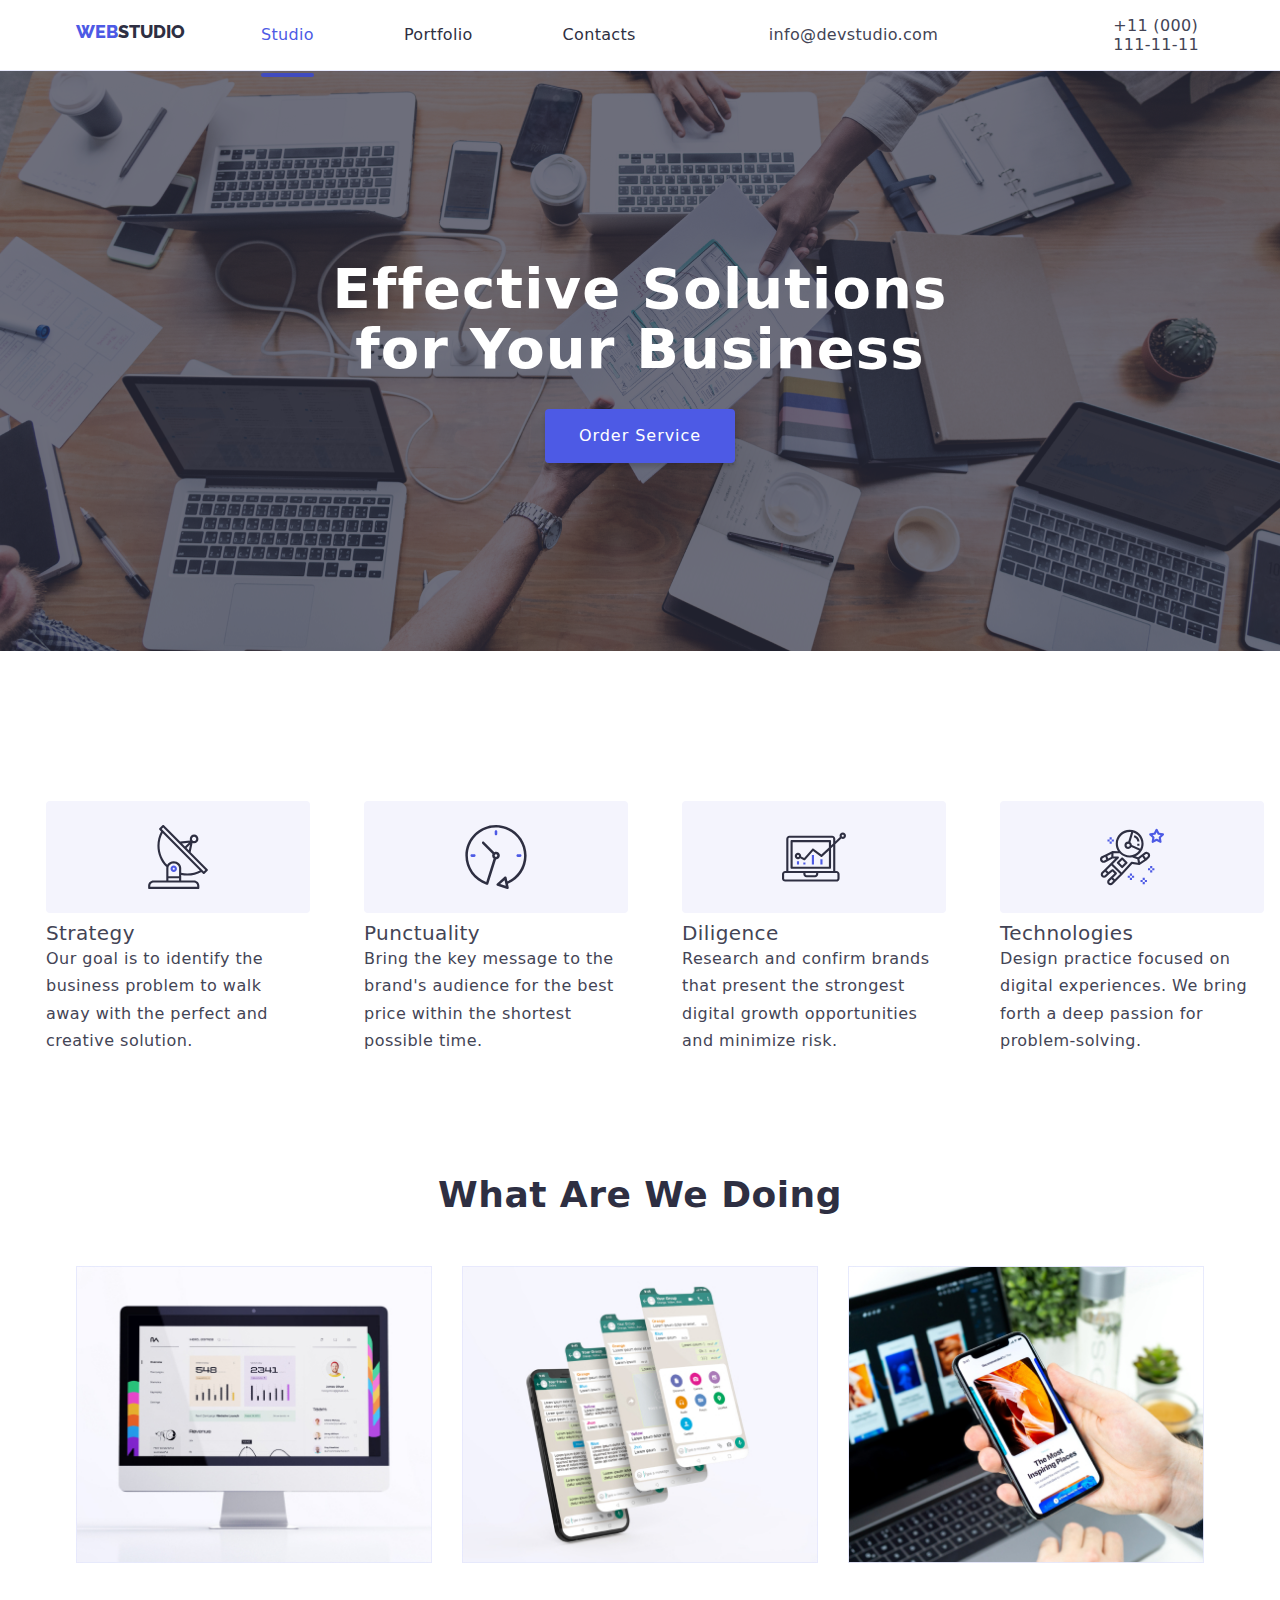
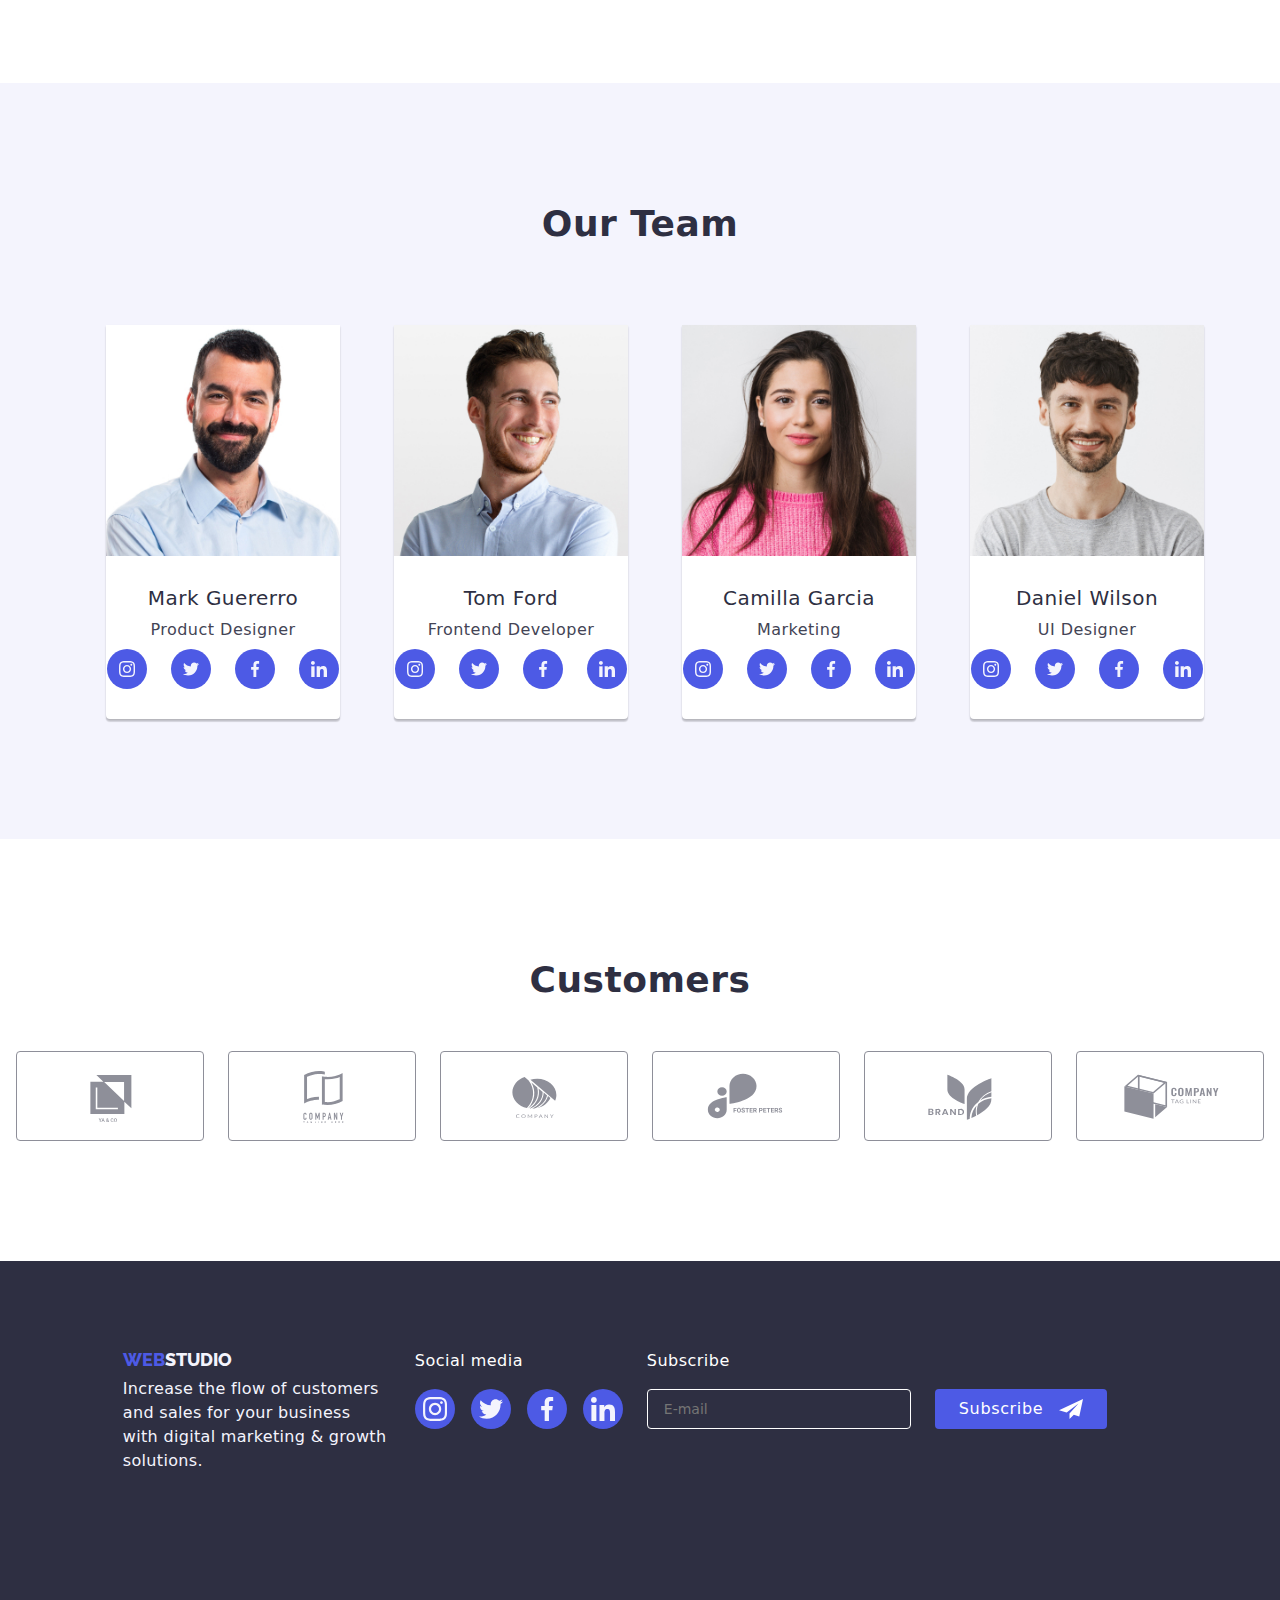
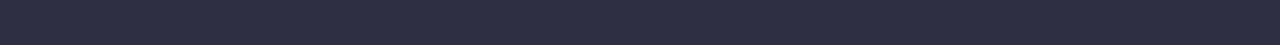
==== commit 7b0c5fde: "hw-07 3rd attempt" ====
--- a/index.html
+++ b/index.html
@@ -182,9 +182,8 @@
               </div>
               <h3 class="title">Strategy</h3>
               <p class="description">
-                Our goal is to identify the business<br />
-                problem to walk away with the <br />perfect and creative
-                solution.
+                Our goal is to identify the business problem to walk away with
+                the perfect and creative solution.
               </p>
             </li>
             <li class="item">
@@ -195,8 +194,7 @@
               </div>
               <h3 class="title">Punctuality</h3>
               <p class="description">
-                Bring the key message to the<br />
-                brand's audience for the best price<br />
+                Bring the key message to the brand's audience for the best price
                 within the shortest possible time.
               </p>
             </li>
@@ -208,9 +206,8 @@
               </div>
               <h3 class="title">Diligence</h3>
               <p class="description">
-                Research and confirm brands that<br />
-                present the strongest digital growth<br />
-                opportunities and minimize risk.
+                Research and confirm brands that present the strongest digital
+                growth opportunities and minimize risk.
               </p>
             </li>
             <li class="item">
@@ -221,9 +218,8 @@
               </div>
               <h3 class="title">Technologies</h3>
               <p class="description">
-                Design practice focused on digital<br />
-                experiences. We bring forth a deep<br />
-                passion for problem-solving.
+                Design practice focused on digital experiences. We bring forth a
+                deep passion for problem-solving.
               </p>
             </li>
           </ul>
@@ -604,9 +600,8 @@
               <span class="studio-footer">STUDIO</span>
             </a>
             <p class="footer-description">
-              Increase the flow of customers and<br />
-              sales for your business with digital<br />
-              marketing & growth solutions.
+              Increase the flow of customers and sales for your business with
+              digital marketing & growth solutions.
             </p>
           </div>
           <!-- footer 2 -->
--- a/css/styles.css
+++ b/css/styles.css
@@ -67,7 +67,7 @@
 
 /* CHECKED */
 .container {
-  max-width: 428px;
+  width: 100%;
   margin: 0 auto;
   padding: 0 15px;
 
@@ -90,6 +90,9 @@
   justify-content: space-between;
 }
 
+.menu {
+  height: 70px;
+}
 /* CHECKED */
 .contacts-menu {
   display: none;
@@ -149,6 +152,14 @@
 .section {
   padding-bottom: 120px;
   padding-top: 120px;
+
+  @media (min-device-pixel-ratio: 2),
+    (min-resolution: 192dpi),
+    (min-resolution: 2dppx) {
+    font-size: 36px;
+    padding-bottom: 96px;
+    padding-top: 96px;
+  }
   @media screen and (min-width: 768px) {
     padding: 96px 0;
   }
@@ -402,7 +413,7 @@
 .hero {
   padding: 200px 0;
   text-align: center;
-  height: 600px;
+  /* height: 600px; */
   background-image: url(../images/dark-hero-bg.png),
     url(../images/hero-bg-m.jpg),
     linear-gradient(rgba(46, 47, 66, 0.7), rgba(46, 47, 66, 0.7));
@@ -420,6 +431,7 @@
     background-image: url(../images/dark-hero-bg.png),
       url(../images/hero-bg-m@2x.jpg),
       linear-gradient(rgba(46, 47, 66, 0.7), rgba(46, 47, 66, 0.7));
+    padding: 112px 0;
   }
 
   @media screen and (min-width: 768px) {
@@ -464,6 +476,11 @@
   margin-bottom: 30px;
   /* font-size: 16px; */
   /* font-size: 16px; */
+  @media (min-device-pixel-ratio: 2),
+    (min-resolution: 192dpi),
+    (min-resolution: 2dppx) {
+    font-size: 36px;
+  }
   @media screen and (min-width: 768px) {
     font-size: 56px;
     line-height: 60px;
@@ -528,7 +545,7 @@
     0px 2px 2px rgba(0, 0, 0, 0.12);
 }
 .item {
-  width: 100%;
+  /* width: 100%; */
 
   @media screen and (min-width: 768px) {
     width: calc((100% - 24px) / 2);
@@ -559,12 +576,22 @@
 
 /* checked */
 .benefits .title {
-  color: var(--navyblue);
+  /* color: var(--navyblue);
   font-size: 20px;
   font-weight: 500;
   line-height: 1.14;
-  margin-bottom: 10px;
-
+  margin-bottom: 10px; */
+
+  @media (min-device-pixel-ratio: 2),
+    (min-resolution: 192dpi),
+    (min-resolution: 2dppx) {
+    font-size: 36px;
+    text-align: center;
+    font-weight: 700;
+    font-size: 36px;
+    line-height: 40px;
+    letter-spacing: 0.72px;
+  }
   @media screen and (min-width: 768px) {
     text-align: left;
     font-weight: 700;
@@ -622,10 +649,32 @@
 
 /* checked */
 .benefits .description {
-  color: var(--slate);
+  /* color: var(--slate);
+  line-height: 1.71;
+  font-weight: 400;
+  font-size: 16px; */
+  @media (min-device-pixel-ratio: 2),
+    (min-resolution: 192dpi),
+    (min-resolution: 2dppx) {
+      color: var(--slate);
+  line-height: 24px;
+  letter-spacing: 0.32px;
+  font-weight: 500;
+  font-size: 16px;
+  }
+  @media screen and (min-width: 768px) {
+    color: var(--slate);
   line-height: 1.71;
   font-weight: 400;
   font-size: 16px;
+  }
+
+  @media screen and (min-width: 1158px) {
+    color: var(--slate);
+  line-height: 1.71;
+  font-weight: 400;
+  font-size: 16px;
+  }
 }
 
 /* checked */
@@ -659,11 +708,20 @@
 
 /* CHECKED */
 .team {
-  display: flex;
+  /* display: flex;
   flex-wrap: wrap;
   margin-top: -30px;
-  margin-left: -30px;
-
+  margin-left: -30px; */
+
+  @media (min-device-pixel-ratio: 2),
+    (min-resolution: 192dpi),
+    (min-resolution: 2dppx) {
+    display: flex;
+    flex-wrap: wrap;
+    justify-content: center;
+    align-items: center:
+    gap: 72px;
+  }
   @media screen and (min-width: 768px) {
     display: flex;
     flex-direction: row;
@@ -866,6 +924,11 @@
 .partners {
   display: flex;
   gap: 24px;
+  align-items: center;
+  justify-content: center;
+  flex-wrap: wrap;
+  gap: 72px 16px;
+
   @media screen and (min-width: 768px) {
     display: flex;
     flex-wrap: wrap;
@@ -887,8 +950,8 @@
   height: 88px;
 }
 .partners .item .link {
-  width: 100%;
-  height: 100%;
+  width: 188px;
+  height: 90px;
 
   border: 1px solid #8e8f99;
   border-radius: 4px;
@@ -903,8 +966,11 @@
   color: var(--ocean);
 }
 .partners .item {
-  width: calc((100% - 150px) / 6);
-  height: 90px;
+  /* width: calc((100% - 150px) / 6);
+  height: 90px; */
+  display: inline-flex;
+  flex-direction: column;
+  justify-content: center;
 }
 
 .partners .customers-svg {
@@ -917,11 +983,12 @@
 
 /* checked */
 .page-footer {
-  padding: 60px 0 60px 60px;
+  /* padding: 60px 0 60px 60px; */
 }
 
 /* checked */
 .page-footer.bg-footer {
+  padding: 96px 0;
   color: var(--cloud);
   font-size: 16px;
   font-weight: 400;
@@ -946,6 +1013,7 @@
 
 /* checked */
 .page-footer.bg-footer {
+  padding: 100px 0;
   background-color: var(--navyblue);
 }
 
@@ -953,12 +1021,12 @@
 .logo-link {
   font-family: "Raleway";
   font-weight: 800;
-  font-size: 18px;
+  font-size: 0;
   line-height: 21px;
   letter-spacing: 0.03em;
   color: var(--cloud, #f4f4fd);
   display: block;
-  margin-bottom: 20px;
+  /* margin-bottom: 20px; */
   text-align: center;
 
   @media screen and (min-width: 768px) {
@@ -998,9 +1066,10 @@
 .footer {
   display: flex;
   flex-wrap: wrap;
-  margin-top: -12px;
-  margin-left: -50px;
-  align-items: baseline;
+  /* margin-top: 97px; */
+  align-items: center;
+  justify-content: center;
+  flex-direction: column;
 
   @media screen and (min-width: 768px) {
     display: flex;
@@ -1011,21 +1080,25 @@
   }
 
   @media screen and (min-width: 1158px) {
-    display: flex;
-    flex-direction: row;
-    flex-wrap: nowrap;
-    column-gap: 96px;
-    row-gap: 0;
+  display: flex;
+  flex-wrap: wrap;
+  margin-top: -12px;
+  margin-left: -50px;
+  align-items: baseline;
   }
 }
 
 .footer-address {
-  margin-top: 12px;
-  margin-left: 25px;
+  /* margin-top: 12px;
+  margin-left: 25px; */
+  width: 268px;
+  margin-bottom: 72px;
 }
 .footer-block {
-  margin-top: 12px;
-  margin-left: 123px;
+  /* margin-top: 12px;
+  margin-left: 123px; */
+  margin-bottom: 72px;
+  text-align: center;
 }
 .footer-heading {
   font-size: 16px;
@@ -1041,25 +1114,27 @@
   }
 }
 .footer-follow {
-  width: 453px;
-  height: 80px;
-  margin-left: 80px;
+  /* width: 453px;
+  margin-left: 80px; */
+    height: 80px;
 }
 .footer-follow form {
-  display: flex;
-  flex-direction: column;
-  gap: 16px;
-
-  @media screen and (min-width: 768px) {
-    display: flex;
-    flex-direction: row;
-    gap: 24px;
-  }
-
-  @media screen and (min-width: 1158px) {
-    display: flex;
-    flex-direction: row;
-    gap: 24px;
+
+  @media (min-device-pixel-ratio: 2),
+    (min-resolution: 192dpi),
+    (min-resolution: 2dppx) {
+  display: flex;
+  align-items: flex-end;
+flex-direction: column;
+  }
+  @media screen and (min-width: 768px) {
+  display: flex;
+  align-items: flex-end;
+  }
+
+  @media screen and (min-width: 1158px) {
+  display: flex;
+  align-items: flex-end;
   }
 }
 .footer-form-label {
@@ -1087,7 +1162,7 @@
   justify-content: center;
   align-items: center;
   gap: 16px;
-  margin-left: 24px;
+  /* margin-left: 24px; */
   border: none;
   font-weight: 500;
   line-height: 24px;
@@ -1099,6 +1174,23 @@
   transition-property: background-color, color;
   transition-duration: 250ms;
   transition-timing-function: cubic-bezier(0.4, 0, 0.2, 1);
+
+    @media (min-device-pixel-ratio: 2),
+    (min-resolution: 192dpi),
+    (min-resolution: 2dppx) {
+  justify-content: center;
+  align-items: center;
+  align-self: center;
+  margin-top: 30px;
+  }
+
+    @media screen and (min-width: 768px) {
+margin-left: 24px; 
+  }
+
+  @media screen and (min-width: 1158px) {
+margin-left: 24px; 
+  }
 }
 
 .footer-form-button:hover {
